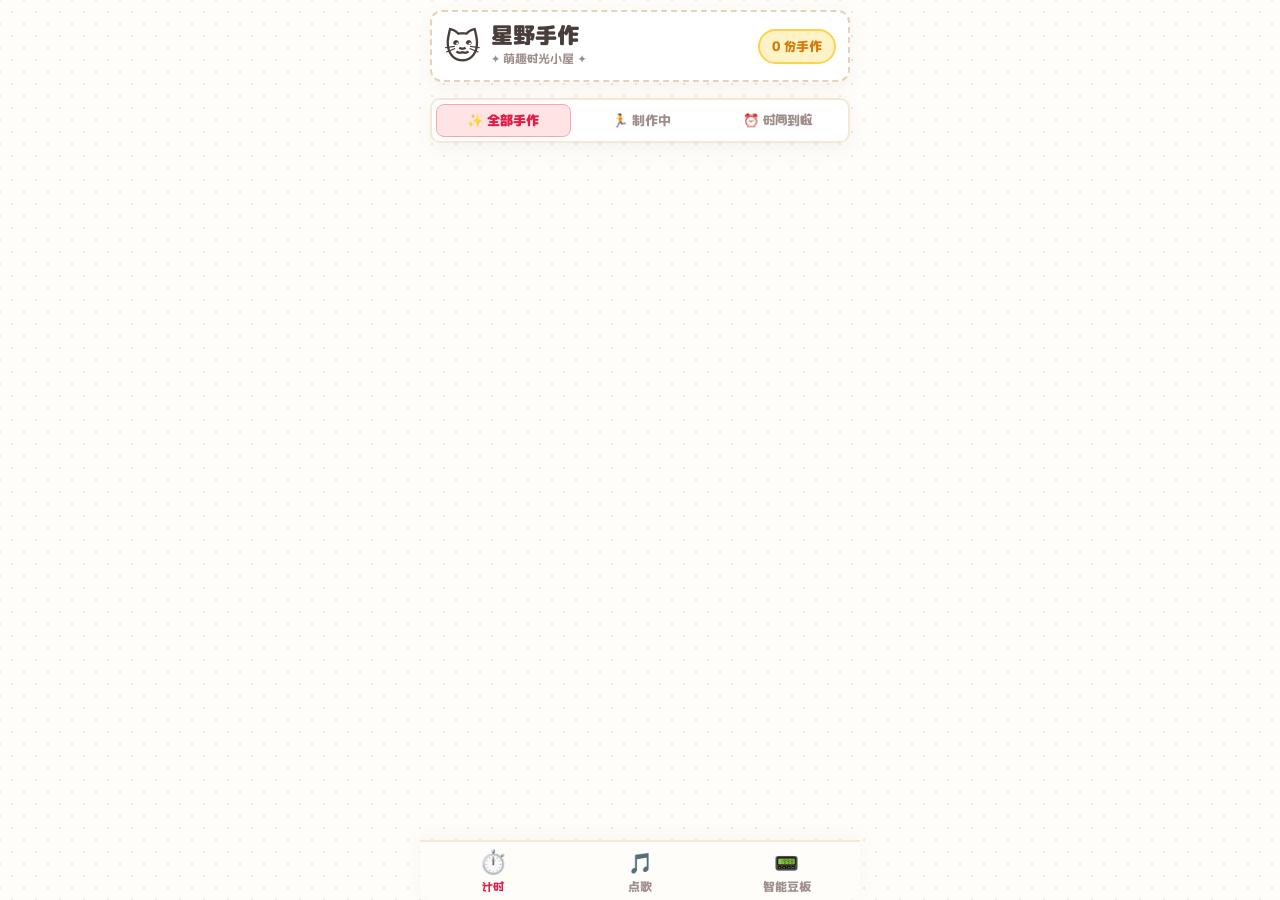
==== docs/index.html @ e1fd8eb0 "Expand Meting and NetEase fallback mirrors to 12 redundant endpoints with auto-timeout failover" ====
<!DOCTYPE html>
<html lang="zh-CN">
<head>
    <meta charset="UTF-8">
    <meta name="viewport" content="width=device-width, initial-scale=1.0, maximum-scale=1.0, user-scalable=no">
    <title>🌟 星野手作 | 萌趣时光小屋 🐱</title>
    <meta http-equiv="Cache-Control" content="no-cache, no-store, must-revalidate" />
    <meta http-equiv="Pragma" content="no-cache" />
    <meta http-equiv="Expires" content="0" />
    <link href="https://fonts.googleapis.com/css2?family=Comfortaa:wght@700&family=ZCOOL+KuaiLe&family=M+PLUS+Rounded+1c:wght@700;800;900&display=swap" rel="stylesheet">
    <style>
        :root {
            /* Warm Creamy Craft Palette */
            --bg-page: #FFFDF9;
            --bg-card: #FFFFFF;
            --border-craft: #F4E8D6;
            --border-dashed: #E6D2B8;
            
            --text-dark: #4A3E3D;
            --text-sub: #9E8E8C;
            
            --color-cream-yellow: #FEF3C7;
            --color-cream-yellow-border: #FCD34D;
            --color-yellow-text: #D97706;
            
            --color-mint-soft: #D1FAE5;
            --color-mint-border: #6EE7B7;
            --color-mint-text: #059669;
            
            --color-rose-soft: #FFE4E6;
            --color-rose-border: #FDA4AF;
            --color-rose-text: #E11D48;

            --color-blue-soft: #E0F2FE;
            --color-blue-text: #0284C7;
            
            --shadow-kawaii: 0 6px 16px rgba(158, 142, 140, 0.08);
            --shadow-hover: 0 10px 24px rgba(158, 142, 140, 0.15);
        }

        * {
            box-sizing: border-box;
            margin: 0;
            padding: 0;
            -webkit-tap-highlight-color: transparent;
        }

        body {
            /* Ultra-Cute Round Fonts */
            font-family: 'M PLUS Rounded 1c', 'Comfortaa', 'ZCOOL KuaiLe', system-ui, -apple-system, BlinkMacSystemFont, "PingFang SC", "Hiragino Sans GB", "Microsoft YaHei", sans-serif;
            background-color: var(--bg-page);
            background-image: 
                radial-gradient(#F3E5D8 1.5px, transparent 1.5px),
                radial-gradient(#F3E5D8 1.5px, #FFFDF9 1.5px);
            background-size: 24px 24px;
            background-position: 0 0, 12px 12px;
            color: var(--text-dark);
            min-height: 100vh;
            display: flex;
            justify-content: center;
        }

        .kawaii-workshop {
            width: 100%;
            max-width: 440px;
            min-height: 100vh;
            padding: 10px 10px;
            display: flex;
            flex-direction: column;
            gap: 8px;
        }

        /* Handmade Craft Header */
        .craft-header {
            background: #FFFFFF;
            border-radius: 12px;
            padding: 8px 12px;
            display: flex;
            justify-content: space-between;
            align-items: center;
            box-shadow: var(--shadow-kawaii);
            border: 2px dashed var(--border-dashed);
            position: relative;
        }

        .header-left {
            display: flex;
            align-items: center;
            gap: 10px;
        }

        .mascot-icon {
            font-size: 2.2rem;
            animation: cute-wobble 3s ease-in-out infinite;
        }

        @keyframes cute-wobble {
            0%, 100% { transform: rotate(-4deg); }
            50% { transform: rotate(4deg) scale(1.08); }
        }

        .shop-name {
            font-size: 1.35rem;
            font-weight: 900;
            color: var(--text-dark);
            line-height: 1.1;
            font-family: 'M PLUS Rounded 1c', 'ZCOOL KuaiLe', sans-serif;
        }

        .shop-slogan {
            font-size: 0.72rem;
            font-weight: 700;
            color: var(--text-sub);
            margin-top: 3px;
        }

        .hand-badge {
            background: var(--color-cream-yellow);
            border: 2px solid var(--color-cream-yellow-border);
            color: var(--color-yellow-text);
            padding: 6px 12px;
            border-radius: 18px;
            font-size: 0.8rem;
            font-weight: 800;
        }

        /* Announcement Section in Web (Normal non-force list) */
        .anno-board-area {
            display: flex;
            flex-direction: column;
            gap: 8px;
        }

        .anno-cute-card {
            background: #FFFFFF;
            border-radius: 10px;
            padding: 8px 12px;
            border: 1.5px solid #FCD34D;
            background: linear-gradient(180deg, #FFFFFF 0%, #FEFCE8 100%);
            box-shadow: var(--shadow-kawaii);
            position: relative;
        }

        .anno-card-head {
            display: flex;
            justify-content: space-between;
            align-items: center;
            margin-bottom: 4px;
        }

        .anno-card-title {
            font-size: 0.95rem;
            font-weight: 900;
            color: #D97706;
            display: flex;
            align-items: center;
            gap: 4px;
        }

        .anno-card-time {
            font-size: 0.65rem;
            color: #9E8E8C;
            font-family: 'Comfortaa', sans-serif;
        }

        .anno-card-content {
            font-size: 0.82rem;
            color: var(--text-dark);
            line-height: 1.4;
            white-space: pre-wrap;
        }

        /* Forced Announcement Modal Overlay */
        .force-modal-overlay {
            position: fixed;
            top: 0;
            left: 0;
            right: 0;
            bottom: 0;
            background: rgba(45, 35, 39, 0.7);
            backdrop-filter: blur(4px);
            z-index: 9999;
            display: flex;
            justify-content: center;
            align-items: center;
            padding: 20px;
        }

        .force-modal-box {
            background: #FFFFFF;
            width: 100%;
            max-width: 360px;
            border-radius: 26px;
            padding: 22px 20px;
            border: 4px solid #FDA4AF;
            box-shadow: 0 20px 40px rgba(0,0,0,0.25);
            display: flex;
            flex-direction: column;
            gap: 12px;
            text-align: center;
            animation: modal-bounce 0.4s cubic-bezier(0.175, 0.885, 0.32, 1.275);
        }

        @keyframes modal-bounce {
            0% { transform: scale(0.7); opacity: 0; }
            100% { transform: scale(1); opacity: 1; }
        }

        .force-modal-header {
            font-size: 1.2rem;
            font-weight: 900;
            color: #E11D48;
        }

        .force-modal-body {
            font-size: 0.92rem;
            color: var(--text-dark);
            line-height: 1.5;
            background: #FFF1F2;
            padding: 14px;
            border-radius: 16px;
            border: 2px dashed #FECDD3;
            text-align: left;
            white-space: pre-wrap;
        }

        .force-close-btn {
            background: #E11D48;
            color: #FFFFFF;
            border: none;
            outline: none;
            padding: 12px 0;
            border-radius: 18px;
            font-size: 0.95rem;
            font-weight: 900;
            font-family: inherit;
            cursor: pointer;
            box-shadow: 0 4px 12px rgba(225, 29, 72, 0.3);
            transition: all 0.2s;
        }

        .force-close-btn:disabled {
            background: #9CA3AF;
            box-shadow: none;
            cursor: not-allowed;
        }

        /* Cute Tabs Filter */
        .tabs-pill-bar {
            display: flex;
            background: #FFFFFF;
            padding: 4px;
            border-radius: 10px;
            box-shadow: var(--shadow-kawaii);
            border: 2px solid var(--border-craft);
            gap: 4px;
        }

        .tab-pill {
            flex: 1;
            background: transparent;
            border: none;
            outline: none;
            color: var(--text-sub);
            padding: 6px 0;
            font-size: 0.82rem;
            font-weight: 800;
            border-radius: 8px;
            cursor: pointer;
            transition: all 0.2s ease;
            font-family: inherit;
        }

        .tab-pill.active {
            background: #FFE4E6;
            color: #E11D48;
            border: 1.5px solid #FDA4AF;
            font-weight: 900;
        }

        /* Single Column Hand-crafted Card Grid */
        .card-grid {
            display: flex;
            flex-direction: column;
            gap: 14px;
            padding-bottom: 30px;
        }

        .cute-card {
            background: #FFFFFF;
            border-radius: 22px;
            padding: 14px 14px;
            display: flex;
            flex-direction: column;
            justify-content: space-between;
            gap: 10px;
            box-shadow: var(--shadow-kawaii);
            border: 3px solid var(--border-craft);
            position: relative;
            transition: transform 0.2s, box-shadow 0.2s;
        }

        .cute-card:hover {
            transform: translateY(-2px);
            box-shadow: var(--shadow-hover);
        }

        .cute-card.card-overdue-mode {
            border-color: var(--color-rose-border);
            background: linear-gradient(180deg, #FFFFFF 0%, #FFF5F5 100%);
            animation: soft-pulse 2s infinite alternate;
        }

        @keyframes soft-pulse {
            0% { border-color: #FDA4AF; }
            100% { border-color: #F43F5E; }
        }

        .card-head-bar {
            display: flex;
            justify-content: space-between;
            align-items: center;
        }

        .card-name-title {
            font-size: 1.08rem;
            font-weight: 800;
            color: var(--text-dark);
            white-space: nowrap;
            overflow: hidden;
            text-overflow: ellipsis;
            max-width: 240px;
        }

        .cute-tag {
            padding: 3px 8px;
            border-radius: 12px;
            font-size: 0.72rem;
            font-weight: 800;
            border: 1.5px solid transparent;
        }

        .tag-mint { background: var(--color-mint-soft); border-color: var(--color-mint-border); color: var(--color-mint-text); }
        .tag-amber { background: var(--color-cream-yellow); border-color: var(--color-cream-yellow-border); color: var(--color-yellow-text); }
        .tag-gray { background: #F3F4F6; border-color: #E5E7EB; color: #6B7280; }
        .tag-rose { background: var(--color-rose-soft); border-color: var(--color-rose-border); color: var(--color-rose-text); }

        .card-uid-sub {
            font-size: 0.68rem;
            color: var(--text-sub);
            margin-top: 1px;
            font-family: 'Comfortaa', monospace;
            font-weight: 700;
        }

        .card-row-1 {
            display: flex;
            justify-content: space-between;
            align-items: center;
        }

        .card-row-2 {
            display: flex;
            justify-content: space-between;
            align-items: center;
            font-size: 0.75rem;
            color: var(--text-sub);
            margin-top: 2px;
        }

        .clock-val-cute {
            font-size: 1.32rem;
            font-family: 'M PLUS Rounded 1c', 'Comfortaa', sans-serif;
            font-weight: 800;
            letter-spacing: -0.4px;
            line-height: 1.1;
            white-space: nowrap;
            display: inline-block;
        }

        .clock-val-cute.text-mint { color: var(--color-mint-text); }
        .clock-val-cute.text-amber { color: var(--color-yellow-text); }
        .clock-val-cute.text-rose { color: var(--color-rose-text); }

        .overdue-mini-alert {
            color: var(--color-rose-text);
            background: var(--color-rose-soft);
            border: 1px solid var(--color-rose-border);
            padding: 1px 6px;
            border-radius: 8px;
            font-size: 0.72rem;
            font-weight: 800;
        }

        .progress-candy-bg {
            height: 3px;
            background: rgba(0, 0, 0, 0.06);
            border-radius: 1.5px;
            overflow: hidden;
            margin-top: 8px;
            margin-bottom: 2px;
        }

        .progress-candy-fill {
            height: 100%;
            background: #10B981;
            border-radius: 1.5px;
            transition: width 0.5s ease-out;
        }

        .empty-cute-box {
            grid-column: span 2;
            text-align: center;
            padding: 50px 10px;
            background: #FFFFFF;
            border-radius: 24px;
            box-shadow: var(--shadow-kawaii);
            border: 3px dashed var(--border-dashed);
            color: var(--text-sub);
        }

        .empty-mascot {
            font-size: 3rem;
            margin-bottom: 8px;
        }

        /* Telegram Styled Bottom Nav */
        .bottom-nav {
            position: fixed;
            bottom: 0;
            left: 50%;
            transform: translateX(-50%);
            width: 100%;
            max-width: 440px;
            height: 60px;
            background: rgba(255, 253, 249, 0.96);
            backdrop-filter: blur(10px);
            -webkit-backdrop-filter: blur(10px);
            border-top: 2px solid var(--border-craft);
            display: flex;
            justify-content: space-around;
            align-items: center;
            z-index: 9999;
            box-shadow: 0 -4px 16px rgba(158, 142, 140, 0.06);
            border-bottom-left-radius: 12px;
            border-bottom-right-radius: 12px;
        }

        .nav-item {
            flex: 1;
            height: 100%;
            background: transparent;
            border: none;
            outline: none;
            display: flex;
            flex-direction: column;
            justify-content: center;
            align-items: center;
            gap: 2px;
            color: var(--text-sub);
            cursor: pointer;
            transition: all 0.2s;
            font-family: inherit;
        }

        .nav-item-icon {
            font-size: 1.25rem;
            transition: transform 0.2s;
        }

        .nav-item-text {
            font-size: 0.72rem;
            font-weight: 800;
        }

        .nav-item.active {
            color: #E11D48;
        }

        .nav-item.active .nav-item-icon {
            transform: scale(1.15) translateY(-1px);
        }

        .tab-section {
            display: flex;
            flex-direction: column;
            gap: 8px;
        }

        .alarm-btn {
            background: #FFE4E6;
            border: 1px solid #FDA4AF;
            color: #E11D48;
            border-radius: 6px;
            padding: 2px 6px;
            font-size: 0.7rem;
            font-weight: 800;
            cursor: pointer;
            transition: all 0.2s;
            display: inline-flex;
            align-items: center;
            line-height: 1;
            margin-left: 6px;
        }

        .alarm-btn:hover {
            background: #FECDD3;
            transform: scale(1.05);
        }

        .alarm-btn:active {
            transform: scale(0.95);
        }

        /* Music Form Styles */
        .music-card {
            background: #FFFFFF;
            border-radius: 12px;
            border: 2px solid var(--border-craft);
            box-shadow: var(--shadow-kawaii);
            padding: 16px 14px;
            display: flex;
            flex-direction: column;
            gap: 11px;
        }

        .music-head {
            text-align: center;
            border-bottom: 1.5px dashed var(--border-dashed);
            padding-bottom: 8px;
        }

        .music-head-title {
            font-size: 1.12rem;
            font-weight: 900;
            color: var(--text-dark);
            display: flex;
            align-items: center;
            justify-content: center;
            gap: 6px;
        }

        .music-head-subtitle {
            font-size: 0.75rem;
            color: var(--text-sub);
            margin-top: 2px;
            font-weight: 700;
        }

        .form-group {
            display: flex;
            flex-direction: column;
            gap: 4px;
        }

        .form-label {
            font-size: 0.78rem;
            font-weight: 800;
            color: var(--text-dark);
            display: flex;
            align-items: center;
            gap: 4px;
        }

        .form-label-req {
            color: #E11D48;
            font-size: 0.72rem;
        }

        .form-input, .form-textarea {
            width: 100%;
            background: #FDFBF7;
            border: 1.5px solid var(--border-craft);
            border-radius: 8px;
            padding: 8px 10px;
            font-size: 0.82rem;
            font-family: inherit;
            color: var(--text-dark);
            box-sizing: border-box;
            transition: all 0.2s;
        }

        .form-input:focus, .form-textarea:focus {
            outline: none;
            border-color: #FDA4AF;
            background: #FFFFFF;
            box-shadow: 0 0 0 3px rgba(253, 164, 175, 0.2);
        }

        .quick-tags-wrap {
            display: flex;
            flex-wrap: wrap;
            gap: 5px;
            margin-top: 2px;
        }

        .quick-tag-pill {
            background: #FEF3C7;
            border: 1px solid #FCD34D;
            color: #D97706;
            padding: 3px 8px;
            border-radius: 6px;
            font-size: 0.7rem;
            font-weight: 800;
            cursor: pointer;
            transition: all 0.2s;
            user-select: none;
        }

        .quick-tag-pill:hover {
            background: #FDE68A;
            transform: scale(1.04);
        }

        .music-submit-btn {
            background: linear-gradient(135deg, #FF6B8B, #FF8E9F);
            border: none;
            color: #FFFFFF;
            font-size: 0.92rem;
            font-weight: 900;
            padding: 12px;
            border-radius: 10px;
            cursor: pointer;
            box-shadow: 0 4px 12px rgba(255, 107, 139, 0.25);
            transition: all 0.2s;
            display: flex;
            align-items: center;
            justify-content: center;
            gap: 6px;
            margin-top: 4px;
            font-family: inherit;
        }

        .music-submit-btn:hover:not(:disabled) {
            transform: translateY(-2px);
            box-shadow: 0 6px 16px rgba(255, 107, 139, 0.35);
        }

        .music-submit-btn:active:not(:disabled) {
            transform: translateY(1px);
        }

        .music-submit-btn:disabled {
            background: #D1D5DB;
            box-shadow: none;
            cursor: not-allowed;
            color: #9CA3AF;
        }

        .music-tip-box {
            background: #F0FDF4;
            border: 1px dashed #86EFAC;
            border-radius: 8px;
            padding: 8px 10px;
            font-size: 0.72rem;
            color: #15803D;
            line-height: 1.4;
            display: flex;
            align-items: flex-start;
            gap: 6px;
        }

        .music-feedback-toast {
            display: none;
            background: #FFF1F2;
            border: 1.5px solid #FDA4AF;
            border-radius: 8px;
            padding: 10px 12px;
            color: #BE123C;
            font-size: 0.8rem;
            font-weight: 800;
            text-align: center;
            animation: fadeIn 0.3s ease;
        }

        /* NetEase Search & Playlist Styles */
        .music-search-bar-wrap {
            display: flex;
            gap: 6px;
            margin-top: 4px;
        }

        .music-search-input {
            flex: 1;
            background: #FDFBF7;
            border: 1.5px solid var(--border-craft);
            border-radius: 8px;
            padding: 8px 10px;
            font-size: 0.8rem;
            font-family: inherit;
            color: var(--text-dark);
            outline: none;
            box-sizing: border-box;
            transition: all 0.2s;
        }

        .music-search-input:focus {
            border-color: #FDA4AF;
            background: #FFFFFF;
            box-shadow: 0 0 0 3px rgba(253, 164, 175, 0.2);
        }

        .music-search-btn {
            background: #FFE4E6;
            border: 1.5px solid #FDA4AF;
            color: #E11D48;
            border-radius: 8px;
            padding: 0 12px;
            font-size: 0.78rem;
            font-weight: 800;
            cursor: pointer;
            transition: all 0.2s;
            white-space: nowrap;
            font-family: inherit;
        }

        .music-search-btn:hover {
            background: #FECDD3;
            transform: scale(1.03);
        }

        .music-playlist-pills {
            display: flex;
            flex-wrap: wrap;
            gap: 5px;
            margin-top: 4px;
        }

        .playlist-pill {
            background: #EFF6FF;
            border: 1px solid #BFDBFE;
            color: #2563EB;
            padding: 3px 8px;
            border-radius: 6px;
            font-size: 0.68rem;
            font-weight: 800;
            cursor: pointer;
            transition: all 0.2s;
            user-select: none;
        }

        .playlist-pill:hover, .playlist-pill.active {
            background: #DBEAFE;
            border-color: #93C5FD;
            transform: scale(1.04);
        }

        .music-list-wrap {
            max-height: 220px;
            overflow-y: auto;
            border: 1.5px solid var(--border-craft);
            border-radius: 10px;
            background: #FFFDF9;
            padding: 5px;
            display: flex;
            flex-direction: column;
            gap: 4px;
            margin-top: 4px;
        }

        .music-list-wrap::-webkit-scrollbar {
            width: 4px;
        }
        .music-list-wrap::-webkit-scrollbar-thumb {
            background: #FDA4AF;
            border-radius: 4px;
        }

        .music-item-row {
            display: flex;
            align-items: center;
            justify-content: space-between;
            gap: 8px;
            padding: 6px 8px;
            background: #FFFFFF;
            border-radius: 8px;
            border: 1px solid rgba(0,0,0,0.04);
            transition: all 0.2s;
        }

        .music-item-row:hover {
            background: #FFF5F5;
            border-color: #FECDD3;
        }

        .music-item-left {
            display: flex;
            align-items: center;
            gap: 8px;
            overflow: hidden;
            flex: 1;
        }

        .music-item-pic {
            width: 34px;
            height: 34px;
            border-radius: 6px;
            object-fit: cover;
            background: #FFE4E6;
            flex-shrink: 0;
        }

        .music-item-meta {
            display: flex;
            flex-direction: column;
            overflow: hidden;
            gap: 1px;
        }

        .music-item-name {
            font-size: 0.78rem;
            font-weight: 800;
            color: var(--text-dark);
            white-space: nowrap;
            overflow: hidden;
            text-overflow: ellipsis;
        }

        .music-item-artist {
            font-size: 0.68rem;
            color: var(--text-sub);
            white-space: nowrap;
            overflow: hidden;
            text-overflow: ellipsis;
        }

        .music-pick-btn {
            background: #FFF1F2;
            border: 1px solid #FDA4AF;
            color: #E11D48;
            padding: 4px 8px;
            border-radius: 6px;
            font-size: 0.68rem;
            font-weight: 800;
            cursor: pointer;
            flex-shrink: 0;
            transition: all 0.2s;
        }

        .music-pick-btn:hover {
            background: #FF6B8B;
            color: #FFFFFF;
            border-color: #FF6B8B;
            transform: scale(1.05);
        }

        .selected-song-banner {
            background: #FFF1F2;
            border: 1.5px solid #FDA4AF;
            border-radius: 8px;
            padding: 8px 10px;
            display: flex;
            align-items: center;
            justify-content: space-between;
            gap: 8px;
        }

        .selected-song-info {
            display: flex;
            flex-direction: column;
            overflow: hidden;
        }

        .selected-song-title {
            font-size: 0.82rem;
            font-weight: 900;
            color: #BE123C;
            white-space: nowrap;
            overflow: hidden;
            text-overflow: ellipsis;
        }

        .selected-song-artist {
            font-size: 0.7rem;
            color: #E11D48;
        }
    </style>
</head>
<body>
    <div class="kawaii-workshop" style="padding-bottom: 75px;">
        <!-- Craft Header -->
        <header class="craft-header">
            <div class="header-left">
                <span class="mascot-icon">🐱</span>
                <div>
                    <h1 class="shop-name">星野手作</h1>
                    <p class="shop-slogan">✦ 萌趣时光小屋 ✦</p>
                </div>
            </div>
            <div class="hand-badge" id="cardCounter">0 份手作</div>
        </header>

        <!-- Section 1: Timer Content -->
        <section id="sec-timer" class="tab-section">
            <!-- Announcement Board Container -->
            <div class="anno-board-area" id="annoBoardArea">
                <!-- Dynamic announcements -->
            </div>

            <!-- Cute Filter Tabs -->
            <nav class="tabs-pill-bar">
                <button type="button" class="tab-pill active" data-filter="all">✨ 全部手作</button>
                <button type="button" class="tab-pill" data-filter="running">🏃 制作中</button>
                <button type="button" class="tab-pill" data-filter="expired">⏰ 时间到啦</button>
            </nav>

            <!-- Dual Column Cards Grid -->
            <main class="card-grid" id="cardsGrid">
                <!-- Dynamic Cute Cards -->
            </main>
        </section>

        <!-- Section 2: Song Content -->
        <section id="sec-music" class="tab-section" style="display: none;">
            <div class="music-card">
                <div class="music-head">
                    <div class="music-head-title">
                        <span>🎵</span>
                        <span>星野萌趣点歌台</span>
                        <span>🐱</span>
                    </div>
                    <p class="music-head-subtitle">连接网易云曲库 · 选一首心仪的旋律陪伴手作时光</p>
                </div>

                <div id="musicToast" class="music-feedback-toast"></div>

                <!-- NetEase Search / Playlist Input -->
                <div class="form-group">
                    <label class="form-label" for="musicSearchInput">
                        <span>🔍 网易云曲库搜索 / 歌单导入</span>
                    </label>
                    <div class="music-search-bar-wrap">
                        <input type="text" id="musicSearchInput" class="music-search-input" placeholder="输入歌名/歌手，或粘贴网易云歌单链接/ID" onkeydown="if(event.key==='Enter') searchNetEaseMusic()" />
                        <button type="button" class="music-search-btn" onclick="searchNetEaseMusic()">🔍 搜索/导入</button>
                    </div>
                </div>

                <!-- Preset Playlists -->
                <div class="form-group">
                    <label class="form-label">✨ 精选网易云歌单推荐：</label>
                    <div class="music-playlist-pills">
                        <span class="playlist-pill active" id="pill-3778678" onclick="loadNetEasePlaylist('3778678', this)">🔥 热歌榜</span>
                        <span class="playlist-pill" id="pill-2829883282" onclick="loadNetEasePlaylist('2829883282', this)">☕ 治愈手作慢调</span>
                        <span class="playlist-pill" id="pill-505964270" onclick="loadNetEasePlaylist('505964270', this)">🌻 宫崎骏原声</span>
                        <span class="playlist-pill" id="pill-3779629" onclick="loadNetEasePlaylist('3779629', this)">🌸 经典暖心榜</span>
                    </div>
                </div>

                <!-- Song Selection List -->
                <div class="form-group">
                    <label class="form-label" id="musicListLabel">📜 网易云推荐曲目 (点击即可一键点歌)：</label>
                    <div class="music-list-wrap" id="musicSearchResultArea">
                        <div style="text-align: center; padding: 20px; color: var(--text-sub); font-size: 0.78rem;">
                            <span>⏳ 正在加载网易云热歌榜...</span>
                        </div>
                    </div>
                </div>

                <!-- Selected Song Indicator & Quick Submit -->
                <div id="selectedSongBox" style="display: none;">
                    <div class="selected-song-banner">
                        <div class="selected-song-info">
                            <div class="selected-song-title" id="dispSelectedSong">🎵 已选歌曲：--</div>
                            <div class="selected-song-artist" id="dispSelectedArtist">🎤 歌手：--</div>
                        </div>
                        <button type="button" id="btnSubmitSong" class="music-submit-btn" style="margin-top: 0; padding: 6px 14px; font-size: 0.8rem;" onclick="submitSongRequest()">
                            <span id="btnSubmitSongText">立即点歌 🐾</span>
                        </button>
                    </div>
                </div>

                <!-- Hidden inputs holding selected song -->
                <input type="hidden" id="musicSongId" />
                <input type="hidden" id="musicSongName" />
                <input type="hidden" id="musicArtist" />

                <!-- Tip Box -->
                <div class="music-tip-box">
                    <span>💡</span>
                    <span>点歌须知：新点的歌曲会自动加入播放队列，当前歌曲播放完毕后将依次为您播放~</span>
                </div>
            </div>
        </section>

        <!-- Section 3: LED Content -->
        <section id="sec-led" class="tab-section" style="display: none;">
            <div class="led-download-card" style="text-align: center; padding: 30px 20px; background: #FFFFFF; border-radius: 12px; border: 2.5px dashed var(--border-dashed); margin-top: 10px; display: flex; flex-direction: column; align-items: center; gap: 16px;">
                <div style="font-size: 3rem; animation: cute-wobble 3s ease-in-out infinite; display: inline-block;">📟</div>
                <h2 style="font-weight: 800; font-size: 1.15rem; color: var(--text-dark);">智能豆板 App</h2>
                <p style="font-size: 0.8rem; color: var(--text-sub); line-height: 1.5; max-width: 280px; margin-bottom: 6px;">
                    扫描下方二维码下载「智能豆板」App，随时随地开启你的智能设备之旅！
                </p>
                
                <!-- QR Code wrapper with soft shadow and clean border -->
                <div style="background: #FFFFFF; padding: 10px; border-radius: 12px; border: 2px solid var(--border-craft); box-shadow: var(--shadow-kawaii); width: 176px; height: 176px; display: flex; justify-content: center; align-items: center;">
                    <img src="https://api.qrserver.com/v1/create-qr-code/?size=156x156&data=https%3A%2F%2Fapp.iledshow.cn%2Fappversion%2Fdownload%3Fpackage%3Dcom.led.pixdou" alt="智能豆板下载二维码" style="width: 156px; height: 156px; display: block; border-radius: 6px;" />
                </div>

                <!-- Direct Download link button -->
                <a href="https://app.iledshow.cn/appversion/download?package=com.led.pixdou" target="_blank" style="text-decoration: none; background: #FFE4E6; border: 2px solid #FDA4AF; color: #E11D48; padding: 8px 20px; border-radius: 14px; font-size: 0.85rem; font-weight: 800; box-shadow: var(--shadow-kawaii); transition: transform 0.2s;" onmouseover="this.style.transform='scale(1.05)'" onmouseout="this.style.transform='scale(1)'">
                    📥 直接点击下载
                </a>
            </div>
        </section>

        <!-- Bottom Navigation Bar -->
        <nav class="bottom-nav">
            <button type="button" class="nav-item active" onclick="switchTab('sec-timer', this)">
                <span class="nav-item-icon">⏱️</span>
                <span class="nav-item-text">计时</span>
            </button>
            <button type="button" class="nav-item" onclick="switchTab('sec-music', this)">
                <span class="nav-item-icon">🎵</span>
                <span class="nav-item-text">点歌</span>
            </button>
            <button type="button" class="nav-item" onclick="switchTab('sec-led', this)">
                <span class="nav-item-icon">📟</span>
                <span class="nav-item-text">智能豆板</span>
            </button>
        </nav>
    </div>

    <!-- Forced Announcement Modal -->
    <div class="force-modal-overlay" id="forceAnnoModal" style="display: none;">
        <div class="force-modal-box">
            <div class="force-modal-header" id="forceModalTitle">📢 重要公告</div>
            <div class="force-modal-body" id="forceModalContent">...</div>
            <button type="button" class="force-close-btn" id="forceCloseBtn" disabled>阅读倒计时 (3s)</button>
        </div>
    </div>

    <script>
        function switchTab(tabId, clickedBtn) {
            // Hide all tab sections
            document.querySelectorAll('.tab-section').forEach(sec => {
                sec.style.display = 'none';
            });
            // Show target section
            document.getElementById(tabId).style.display = 'flex';

            // Update bottom nav active state
            document.querySelectorAll('.nav-item').forEach(item => {
                item.classList.remove('active');
            });
            clickedBtn.classList.add('active');
        }

        function parseUtcDate(utcStr) {
            if (!utcStr) return null;
            let d = new Date(utcStr);
            if (!isNaN(d.getTime())) return d.getTime();
            try {
                let clean = utcStr.replace('T', ' ').replace('Z', ' UTC');
                d = new Date(clean);
                if (!isNaN(d.getTime())) return d.getTime();
            } catch (e) {}
            return null;
        }

        function addSystemAlarm(endMs, cardName) {
            const ua = navigator.userAgent.toLowerCase();
            const isAndroid = ua.indexOf('android') > -1;
            const isIos = /ipad|iphone|ipod/.test(ua) || (navigator.platform === 'MacIntel' && navigator.maxTouchPoints > 1);
            const isWeChat = ua.indexOf('micromessenger') > -1;

            if (isWeChat) {
                alert('💬 微信限制：\n由于微信内置浏览器的安全屏蔽，直接点击网页无法唤起外部应用。请点击右上角「···」选择「在浏览器中打开」，即可正常一键添加闹钟预设哦！');
                return;
            }

            if (isAndroid) {
                if (!endMs || isNaN(endMs)) {
                    alert('无法获取该卡片的到期时间，无法设置闹钟。');
                    return;
                }
                const date = new Date(endMs);
                const hour = date.getHours();
                const minutes = date.getMinutes();
                
                // Construct standard Android Intent URI with intent:// scheme, end marker and correct types
                const intentUri = `intent://#Intent;action=android.intent.action.SET_ALARM;i.android.intent.extra.alarm.HOUR=${hour};i.android.intent.extra.alarm.MINUTES=${minutes};S.android.intent.extra.alarm.MESSAGE=${encodeURIComponent(cardName + '到期提醒')};B.android.intent.extra.alarm.SKIP_UI=false;end`;
                
                try {
                    window.location.href = intentUri;
                } catch (e) {
                    alert('唤起系统闹钟失败，请手动在手机中设置。');
                }
            } else if (isIos) {
                alert('🍎 苹果系统限制：\niOS 系统出于安全沙盒保护，不支持网页端直接拉起时钟添加闹钟，请您手动在系统【时钟】应用中预设闹钟提醒哦。');
            } else {
                alert('提示：当前平台不支持网页端直接拉起时钟，仅支持在安卓手机端拉起系统闹钟，请您手动在系统时钟中添加提醒。');
            }
        }

        let currentFilter = 'all';
        let cachedCardsData = [];
        let cachedAnnouncements = [];
        let forceShownMap = new Set();

        const FIXED_GIST_ID = "6582c66b24bad75381f70abdae62e81b";
        
        // Pure CDN URLs
        const RAW_GIST_CARDS = `https://gist.githubusercontent.com/raw/${FIXED_GIST_ID}/cards_data.json`;
        const RAW_GIST_ANNOS = `https://gist.githubusercontent.com/raw/${FIXED_GIST_ID}/announcements.json`;

        document.addEventListener('DOMContentLoaded', () => {
            const tabPills = document.querySelectorAll('.tab-pill');
            tabPills.forEach(btn => {
                btn.addEventListener('click', (e) => {
                    tabPills.forEach(b => b.classList.remove('active'));
                    const target = e.currentTarget;
                    target.classList.add('active');
                    currentFilter = target.getAttribute('data-filter') || 'all';
                    renderDashboard(cachedCardsData);
                });
            });

            fetchAllFromCDN();
            setInterval(fetchAllFromCDN, 4000);  // Poll Raw CDN every 4s
            setInterval(tickLocalTimers, 1000);   // Tick UI timer every 1s
        });

        async function fetchAllFromCDN() {
            try {
                const [cardsRes, annosRes] = await Promise.all([
                    fetch(`${RAW_GIST_CARDS}?t=${Date.now()}`).catch(() => null),
                    fetch(`${RAW_GIST_ANNOS}?t=${Date.now()}`).catch(() => null)
                ]);

                if (cardsRes && cardsRes.ok) {
                    const cardsText = await cardsRes.text();
                    if (cardsText) {
                        try { cachedCardsData = JSON.parse(cardsText); } catch (e) {}
                    }
                    renderDashboard(cachedCardsData);
                }

                if (annosRes && annosRes.ok) {
                    const annosText = await annosRes.text();
                    if (annosText) {
                        try { cachedAnnouncements = JSON.parse(annosText); } catch (e) {}
                    }
                    renderAnnouncements(cachedAnnouncements);
                }
            } catch (err) {
                console.error('Failed to fetch CDN data:', err);
            }
        }

        function renderAnnouncements(annos) {
            if (!Array.isArray(annos) || annos.length === 0) {
                document.getElementById('annoBoardArea').innerHTML = '';
                return;
            }

            const forcedAnnos = annos.filter(a => a.isForce);

            // Render ALL announcements on board
            const board = document.getElementById('annoBoardArea');
            board.innerHTML = annos.map(a => `
                <div class="anno-cute-card">
                    <div class="anno-card-head">
                        <span class="anno-card-title">${a.isForce ? '🚨 [重要提醒]' : '📢'} ${escapeHtml(a.title)}</span>
                        <span class="anno-card-time">${formatAnnoTime(a.publishTimeUtc)}</span>
                    </div>
                    <div class="anno-card-content">${escapeHtml(a.content)}</div>
                </div>
            `).join('');

            // Handle forced popup (Show latest forced announcement if not popped yet)
            if (forcedAnnos.length > 0) {
                const latestForce = forcedAnnos[0];
                if (!forceShownMap.has(latestForce.id)) {
                    showForceModal(latestForce);
                }
            }
        }

        function showForceModal(anno) {
            forceShownMap.add(anno.id);
            const modal = document.getElementById('forceAnnoModal');
            const titleEl = document.getElementById('forceModalTitle');
            const contentEl = document.getElementById('forceModalContent');
            const btn = document.getElementById('forceCloseBtn');

            titleEl.textContent = `📢 ${anno.title}`;
            contentEl.textContent = anno.content;
            btn.disabled = true;

            modal.style.display = 'flex';

            let count = 3;
            btn.textContent = `阅读倒计时 (${count}s)`;

            const timer = setInterval(() => {
                count--;
                if (count > 0) {
                    btn.textContent = `阅读倒计时 (${count}s)`;
                } else {
                    clearInterval(timer);
                    btn.disabled = false;
                    btn.textContent = `知晓并关闭`;
                    btn.onclick = () => {
                        modal.style.display = 'none';
                    };
                }
            }, 1000);
        }

        function formatAnnoTime(utcStr) {
            if (!utcStr) return '';
            const date = new Date(utcStr);
            if (isNaN(date.getTime())) return utcStr;
            const pad = n => n.toString().padStart(2, '0');
            return `${pad(date.getMonth() + 1)}/${pad(date.getDate())} ${pad(date.getHours())}:${pad(date.getMinutes())}`;
        }

        function tickLocalTimers() {
            if (cachedCardsData.length > 0) {
                renderDashboard(cachedCardsData);
            }
        }

        function computeCardsState(cards) {
            if (!Array.isArray(cards)) return [];
            const now = Date.now();

            return cards.map(c => {
                let remaining = c.savedRemainingSeconds || 0;
                let status = c.status; // 0: Unused/Stopped, 1: Running, 2: Paused, 3: Expired

                let startTimeStr = "--:--";
                let endTimeStr = "--:--";

                if (c.startTimeUtc) {
                    const startMs = new Date(c.startTimeUtc).getTime();
                    startTimeStr = formatClockTime(startMs);

                    if (c.targetDurationSeconds > 0) {
                        const endMs = startMs + (c.targetDurationSeconds * 1000);
                        endTimeStr = formatClockTime(endMs);
                    }

                    if (status === 1) {
                        const elapsed = (now - startMs) / 1000;
                        remaining = (c.savedRemainingSeconds || 0) - elapsed;
                        if (remaining <= 0) {
                            status = 3; // Expired
                        }
                    }
                }

                const isOverdue = remaining < 0 && (status === 1 || status === 3);
                const overdueSeconds = isOverdue ? Math.abs(remaining) : 0;

                return {
                    ...c,
                    status,
                    remainingSeconds: remaining,
                    overdueSeconds,
                    isOverdue,
                    startTimeStr,
                    endTimeStr
                };
            });
        }

        function formatClockTime(timestampMs) {
            if (!timestampMs || isNaN(timestampMs)) return "--:--";
            const date = new Date(timestampMs);
            const pad = n => n.toString().padStart(2, '0');
            return `${pad(date.getHours())}:${pad(date.getMinutes())}`;
        }

        function formatTime(totalSeconds) {
            const isNegative = totalSeconds < 0;
            const absSeconds = Math.abs(Math.floor(totalSeconds));
            
            const h = Math.floor(absSeconds / 3600);
            const m = Math.floor((absSeconds % 3600) / 60);
            const s = absSeconds % 60;

            let parts = [];
            if (h > 0) parts.push(`${h}小时`);
            if (m > 0 || h > 0) parts.push(`${m}分钟`);
            parts.push(`${s}秒`);
            let str = parts.join('');
            
            return isNegative ? `-${str}` : str;
        }

        function renderDashboard(rawCards) {
            const allCards = computeCardsState(rawCards);

            // Filter out status === 0 (Unused cards) from Web display
            const activeWebCards = allCards.filter(c => c.status !== 0);

            document.getElementById('cardCounter').textContent = `${activeWebCards.length} 份手作`;

            const filtered = activeWebCards.filter(c => {
                if (currentFilter === 'running') return c.status === 1 && !c.isOverdue;
                if (currentFilter === 'expired') return c.isOverdue || c.status === 3;
                return true;
            });

            // Sort: Overdue cards first!
            filtered.sort((a, b) => {
                const aOverdue = a.isOverdue || a.status === 3;
                const bOverdue = b.isOverdue || b.status === 3;
                if (aOverdue && !bOverdue) return -1;
                if (!aOverdue && bOverdue) return 1;
                if (a.status === 1 && b.status !== 1) return -1;
                if (a.status !== 1 && b.status === 1) return 1;
                return a.cardId.localeCompare(b.cardId);
            });

            const grid = document.getElementById('cardsGrid');
            if (filtered.length === 0) {
                grid.innerHTML = `
                    <div class="empty-cute-box">
                        <div class="empty-mascot">🐾</div>
                        <p>暂无制作中的手作哦~<br>快去手机端刷卡开始吧！✨</p>
                    </div>
                `;
                return;
            }

            grid.innerHTML = filtered.map(card => {
                let isExpiredMode = card.isOverdue || card.status === 3;
                let tagClass = 'tag-gray';
                let statusText = '🌸 准备中';
                let timeColorClass = '';

                if (isExpiredMode) {
                    tagClass = 'tag-rose';
                    statusText = '⏰ 时间到';
                    timeColorClass = 'text-rose';
                } else if (card.status === 1) {
                    tagClass = 'tag-mint';
                    statusText = '🏃 制作中';
                    timeColorClass = 'text-mint';
                } else if (card.status === 2) {
                    tagClass = 'tag-amber';
                    statusText = '🍵 憩息中';
                    timeColorClass = 'text-amber';
                }

                const remainingSec = card.remainingSeconds;
                const targetSec = card.targetDurationSeconds;
                let pct = 100;
                if (targetSec > 0) {
                    pct = Math.max(0, Math.min(100, (remainingSec / targetSec) * 100));
                }

                return `
                    <div class="cute-card ${isExpiredMode ? 'card-overdue-mode' : ''}">
                        <!-- Row 1: Title + Tag on Left, Timer on Right -->
                        <div class="card-row-1">
                            <div style="display: flex; align-items: center; gap: 8px;">
                                <span class="card-name-title" title="${escapeHtml(card.name)}">${escapeHtml(card.name)}</span>
                                <span class="cute-tag ${tagClass}">${statusText}</span>
                            </div>
                            <div class="clock-val-cute ${timeColorClass}">
                                ${isExpiredMode ? '0秒' : formatTime(remainingSec)}
                            </div>
                        </div>

                        <!-- Row 2: Timestamps, Overdue Mini Alert & Alarm Button -->
                        <div class="card-row-2" style="justify-content: flex-start; gap: 8px;">
                            <span class="stamp-val-text">${card.startTimeStr} → ${card.endTimeStr}</span>
                            ${isExpiredMode ? `<span class="overdue-mini-alert">🚨 超时 ${formatTime(card.overdueSeconds)}</span>` : ''}
                            ${card.status === 1 && card.startTimeUtc ? `
                                <button type="button" class="alarm-btn" onclick="addSystemAlarm(parseUtcDate('${card.startTimeUtc}') + (${card.targetDurationSeconds * 1000}), '${escapeHtml(card.name)}')">⏰ 设闹钟</button>
                            ` : ''}
                        </div>

                        <!-- Progress Bar at bottom -->
                        <div class="progress-candy-bg">
                            <div class="progress-candy-fill" style="width: ${isExpiredMode ? 0 : pct}%; ${card.status === 2 ? 'background: #FCD34D' : ''}"></div>
                        </div>
                    </div>
                `;
            }).join('');

            // Dynamically adjust font size to prevent overflow or wrapping
            document.querySelectorAll('.clock-val-cute').forEach(el => {
                adjustFontSize(el);
            });
        }

        function adjustFontSize(element) {
            let fontSize = 1.32; // Start size in rem (aligned with CSS)
            element.style.fontSize = fontSize + 'rem';
            const parent = element.parentElement;
            if (!parent) return;
            const maxAllowedWidth = parent.clientWidth - 12; // 6px safety padding on each side
            while (element.scrollWidth > maxAllowedWidth && fontSize > 0.7) {
                fontSize -= 0.05;
                element.style.fontSize = fontSize.toFixed(2) + 'rem';
            }
        }

        function escapeHtml(str) {
            if (!str) return '';
            return str.replace(/[&<>"']/g, function(m) {
                return { '&': '&amp;', '<': '&lt;', '>': '&gt;', '"': '&quot;', "'": '&#039;' }[m];
            });
        }

        // NetEase Music Integration
        let currentLoadedSongs = [];

        const METING_MIRRORS = [
            // 1. 高速主力 Meting 镜像源 (Xiaoguan)
            (type, id) => `https://met.api.xiaoguan.fit/api?server=netease&type=${type}&id=${id}`,
            // 2. 稳定公用 Meting 镜像源 (Liiiu)
            (type, id) => `https://met.liiiu.cn/meting/api?server=netease&type=${type}&id=${id}`,
            // 3. 备用 Meting 镜像源 (243542)
            (type, id) => `https://meting-api.243542.xyz/api?server=netease&type=${type}&id=${id}`,
            // 4. 老牌 Meting 节点 (Injahow)
            (type, id) => `https://api.injahow.cn/meting/?type=${type}&id=${id}`,
            // 5. 老牌 Meting 节点备用路由 (Injahow Server Mode)
            (type, id) => `https://api.injahow.cn/meting/?server=netease&type=${type}&id=${id}`,
            // 6. 官方衍生公用节点 (I-Meto)
            (type, id) => `https://api.i-meto.com/meting/api?server=netease&type=${type}&id=${id}`,
            // 7. 社区 Meting 节点 (XF1433)
            (type, id) => `https://music.xf1433.com/api/?server=netease&type=${type}&id=${id}`,
            // 8. 网易云直通代理 1 (AllOrigins Raw)
            (type, id) => `https://api.allorigins.win/raw?url=${encodeURIComponent(type === 'playlist' ? `https://music.163.com/api/v1/playlist/detail?id=${id}` : `https://music.163.com/api/song/detail/?id=${id}&ids=[${id}]`)}`,
            // 9. 网易云直通代理 2 (CodeTabs Proxy)
            (type, id) => `https://api.codetabs.com/v1/proxy?quest=${encodeURIComponent(type === 'playlist' ? `https://music.163.com/api/v1/playlist/detail?id=${id}` : `https://music.163.com/api/song/detail/?id=${id}&ids=[${id}]`)}`,
            // 10. 网易云直通代理 3 (AllOrigins Get JSON)
            (type, id) => `https://api.allorigins.win/get?url=${encodeURIComponent(type === 'playlist' ? `https://music.163.com/api/v1/playlist/detail?id=${id}` : `https://music.163.com/api/song/detail/?id=${id}&ids=[${id}]`)}`,
            // 11. PearkTrue 开放接口 (单曲)
            (type, id) => type === 'song' ? `https://api.pearktrue.cn/api/music/netease/?id=${id}` : null,
            // 12. VVHan 开放接口 (单曲)
            (type, id) => type === 'song' ? `https://api.vvhan.com/api/wy/detail?id=${id}` : null
        ];

        async function fetchNetEaseMeting(type, id) {
            for (const buildUrl of METING_MIRRORS) {
                try {
                    const url = buildUrl(type, id);
                    if (!url) continue;

                    const controller = new AbortController();
                    const timeoutId = setTimeout(() => controller.abort(), 4000); // 4秒超时自动切下一个

                    const res = await fetch(url, { signal: controller.signal });
                    clearTimeout(timeoutId);
                    if (!res.ok) continue;

                    let data = await res.json();

                    // 处理 AllOrigins Get 嵌套包裹结构
                    if (data && data.contents && typeof data.contents === 'string') {
                        try { data = JSON.parse(data.contents); } catch { continue; }
                    }

                    // 1. 标准 Meting 数组格式
                    if (Array.isArray(data) && data.length > 0) {
                        return data.map(item => {
                            const songId = item.id || (item.url && item.url.match(/id=(\d+)/)?.[1]) || (type === 'song' ? id : '');
                            return {
                                id: songId,
                                name: item.name || item.title || '',
                                artist: item.artist || item.author || '未知歌手',
                                pic: item.pic || item.picUrl || ''
                            };
                        });
                    }

                    // 2. 网易云官方单曲对象格式 { songs: [...] }
                    if (data && Array.isArray(data.songs) && data.songs.length > 0) {
                        return data.songs.map(s => ({
                            id: s.id,
                            name: s.name,
                            artist: (s.artists || s.ar || []).map(a => a.name).join('/'),
                            pic: (s.album && s.album.picUrl) || (s.al && s.al.picUrl) || ''
                        }));
                    }

                    // 3. 网易云官方歌单对象格式 { playlist: { tracks: [...] } }
                    if (data && data.playlist && Array.isArray(data.playlist.tracks) && data.playlist.tracks.length > 0) {
                        return data.playlist.tracks.map(s => ({
                            id: s.id,
                            name: s.name,
                            artist: (s.artists || s.ar || []).map(a => a.name).join('/'),
                            pic: (s.album && s.album.picUrl) || (s.al && s.al.picUrl) || ''
                        }));
                    }

                    // 4. 第三方单曲数据对象 (VVHan / PearkTrue)
                    if (data && data.data && typeof data.data === 'object') {
                        const d = data.data;
                        if (d.name || d.title || d.song) {
                            return [{
                                id: id,
                                name: d.name || d.title || d.song || '',
                                artist: d.author || d.singer || d.artist || '未知歌手',
                                pic: d.pic || d.cover || d.img || ''
                            }];
                        }
                    }
                } catch (e) {
                    // 当前镜像超时或异常，自动切入下一个候选节点
                    console.warn(`[Meting Mirror] Failover to next mirror for ${type} ${id}`);
                }
            }
            return null;
        }

        async function loadNetEasePlaylist(playlistId, pillElement) {
            currentPlaylistId = playlistId;
            if (pillElement) {
                document.querySelectorAll('.music-pill').forEach(p => p.classList.remove('active'));
                pillElement.classList.add('active');
            }

            const listArea = document.getElementById('musicSearchResultArea');
            const label = document.getElementById('musicListLabel');

            if (listArea) {
                listArea.innerHTML = `<div style="text-align: center; padding: 24px; color: var(--text-sub); font-size: 0.78rem;"><span>⏳ 正在加载歌单歌曲...</span></div>`;
            }
            if (label) label.textContent = '📜 网易云歌单曲目：';

            try {
                const songs = await fetchNetEaseMeting('playlist', playlistId);
                if (songs && songs.length > 0) {
                    currentLoadedSongs = songs;
                    renderNetEaseSongs(songs);
                } else {
                    listArea.innerHTML = `<div style="text-align: center; padding: 20px; color: var(--text-sub); font-size: 0.78rem;">⚠️ 歌单接口暂忙，您可以直接在上方输入歌名点歌~</div>`;
                }
            } catch (err) {
                console.error('loadNetEasePlaylist failed:', err);
                listArea.innerHTML = `<div style="text-align: center; padding: 20px; color: #BE123C; font-size: 0.78rem;">❌ 歌单加载失败，请检查网络或直接输入歌名点歌~</div>`;
            }
        }

        async function searchNetEaseMusic() {
            const input = document.getElementById('musicSearchInput');
            const listArea = document.getElementById('musicSearchResultArea');
            const label = document.getElementById('musicListLabel');
            let val = (input.value || '').trim();

            if (!val) {
                showMusicToast('⚠️ 请输入歌曲名称、歌手或粘贴网易云分享链接~', '#BE123C', '#FFF1F2', '#FDA4AF');
                input.focus();
                return;
            }

            // 1. Check if user pasted a NetEase Single Song share link or ID (e.g., id=1873049720 or /song?id=1873049720 or /song/1873049720)
            const songIdMatch = val.match(/(?:song\?id=|\/song\/)(\d+)/i);
            if (songIdMatch && songIdMatch[1]) {
                const sId = songIdMatch[1];
                listArea.innerHTML = `<div style="text-align: center; padding: 24px; color: var(--text-sub); font-size: 0.78rem;"><span>🎵 正在解析网易云单曲分享...</span></div>`;
                if (label) label.textContent = `🎵 解析到的网易云单曲：`;

                try {
                    const songs = await fetchNetEaseMeting('song', sId);
                    if (songs && songs.length > 0) {
                        const songObj = songs[0];
                        currentLoadedSongs = [songObj];
                        renderNetEaseSongs([songObj]);
                        selectSong(songObj.id, songObj.name, songObj.artist, songObj.pic);
                        return;
                    }
                } catch (e) {
                    console.error('Fetch song failed:', e);
                }

                // Resilient fallback: Even if mirror APIs fail, directly use the extracted ID!
                const fallbackObj = {
                    id: sId,
                    name: `网易云单曲 (ID:${sId})`,
                    artist: '网易云音乐',
                    pic: ''
                };
                currentLoadedSongs = [fallbackObj];
                renderNetEaseSongs([fallbackObj]);
                selectSong(sId, fallbackObj.name, fallbackObj.artist, '');
                return;
            }

            // 2. Check if user entered a playlist link or ID
            const playlistMatch = val.match(/(?:playlist(?:\?id=|\/)|\/playlist\/)(\d+)/i) || (val.match(/^\d{4,12}$/) ? [null, val] : null);
            if (playlistMatch && playlistMatch[1]) {
                const pId = playlistMatch[1];
                loadNetEasePlaylist(pId, null);
                return;
            }

            // 3. Check if text contains App Share format like "分享回春丹的单曲《初恋》"
            const shareTextMatch = val.match(/分享(.*?)(?:的单曲|的歌曲)《(.*?)》/);
            if (shareTextMatch) {
                const parsedArtist = shareTextMatch[1].trim();
                const parsedSong = shareTextMatch[2].trim();
                val = `${parsedSong} ${parsedArtist}`;
            } else {
                // Strip common noise like "(来自@网易云音乐)" and urls
                val = val.replace(/\(来自@网易云音乐\)/g, '').replace(/https?:\/\/\S+/g, '').trim() || val;
            }

            // 4. Search by keyword
            listArea.innerHTML = `<div style="text-align: center; padding: 24px; color: var(--text-sub); font-size: 0.78rem;"><span>🔍 正在搜索网易云音乐曲库...</span></div>`;
            if (label) label.textContent = `🔍 搜索 “${val}” 的结果：`;

            try {
                const proxyUrl = `https://api.allorigins.win/raw?url=${encodeURIComponent(`https://music.163.com/api/search/suggest/web?s=${encodeURIComponent(val)}`)}`;
                const res = await fetch(proxyUrl);
                const data = await res.json();

                if (data && data.result && Array.isArray(data.result.songs) && data.result.songs.length > 0) {
                    const mappedSongs = data.result.songs.map(s => ({
                        id: s.id || '',
                        name: s.name,
                        artist: (s.artists || []).map(a => a.name).join('/'),
                        pic: (s.artists && s.artists[0] && s.artists[0].picUrl) || ''
                    }));
                    currentLoadedSongs = mappedSongs;
                    renderNetEaseSongs(mappedSongs);
                } else {
                    // Fallback to manual selection prompt
                    listArea.innerHTML = `
                        <div style="text-align: center; padding: 18px; color: var(--text-sub); font-size: 0.78rem;">
                            <p style="margin-bottom: 8px;">未在曲库找到完全匹配的结果，您可以直接点歌：</p>
                            <button type="button" class="music-pick-btn" style="padding: 6px 14px; font-size: 0.75rem;" onclick="selectSong('', '${escapeHtml(val)}', '未指定', '')">👉 点歌《${escapeHtml(val)}》</button>
                        </div>
                    `;
                }
            } catch (err) {
                console.error('searchNetEaseMusic failed:', err);
                listArea.innerHTML = `
                    <div style="text-align: center; padding: 18px; color: var(--text-sub); font-size: 0.78rem;">
                        <p style="margin-bottom: 8px;">搜索服务暂忙，您可以直接点这首歌：</p>
                        <button type="button" class="music-pick-btn" style="padding: 6px 14px; font-size: 0.75rem;" onclick="selectSong('', '${escapeHtml(val)}', '未指定', '')">👉 点歌《${escapeHtml(val)}》</button>
                    </div>
                `;
            }
        }

        function renderNetEaseSongs(songs) {
            const listArea = document.getElementById('musicSearchResultArea');
            if (!listArea) return;

            if (!songs || songs.length === 0) {
                listArea.innerHTML = `<div style="text-align: center; padding: 20px; color: var(--text-sub); font-size: 0.78rem;">暂无歌曲数据</div>`;
                return;
            }

            listArea.innerHTML = songs.map((s, idx) => {
                const songId = s.id || '';
                const songNameEsc = escapeHtml(s.name);
                const artistEsc = escapeHtml(s.artist || '未知歌手');
                const picUrl = s.pic || '';

                return `
                    <div class="music-item-row">
                        <div class="music-item-left">
                            ${picUrl ? `<img src="${picUrl}" class="music-item-pic" alt="cover" onerror="this.src='data:image/svg+xml;utf8,<svg xmlns=\\'http://www.w3.org/2000/svg\\' width=\\'34\\' height=\\'34\\' viewBox=\\'0 0 34 34\\'><rect fill=\\'%23FFE4E6\\' width=\\'34\\' height=\\'34\\'/><text fill=\\'%23E11D48\\' font-size=\\'16\\' x=\\'50%\\' y=\\'50%\\' dominant-baseline=\\'central\\' text-anchor=\\'middle\\'>🎵</text></svg>'">` : `<div class="music-item-pic" style="display:flex;align-items:center;justify-content:center;font-size:16px;">🎵</div>`}
                            <div class="music-item-meta">
                                <span class="music-item-name" title="${songNameEsc}">${songNameEsc}</span>
                                <span class="music-item-artist" title="${artistEsc}">${artistEsc}${songId ? ` · ID:${songId}` : ''}</span>
                            </div>
                        </div>
                        <button type="button" class="music-pick-btn" onclick="selectSong('${songId}', '${songNameEsc}', '${artistEsc}', '${picUrl}')">点这首 🐾</button>
                    </div>
                `;
            }).join('');
        }

        function selectSong(id, name, artist, pic) {
            const songIdInput = document.getElementById('musicSongId');
            const songNameInput = document.getElementById('musicSongName');
            const artistInput = document.getElementById('musicArtist');
            const selectedBox = document.getElementById('selectedSongBox');
            const dispName = document.getElementById('dispSelectedSong');
            const dispArtist = document.getElementById('dispSelectedArtist');

            if (songIdInput) songIdInput.value = id || '';
            if (songNameInput) songNameInput.value = name;
            if (artistInput) artistInput.value = artist;

            if (dispName) dispName.textContent = `🎵 已选：${name}${id ? ` (ID: ${id})` : ''}`;
            if (dispArtist) dispArtist.textContent = `🎤 歌手：${artist || '未指定'}`;
            if (selectedBox) selectedBox.style.display = 'block';

            // Directly submit the song request with 1-click
            submitSongRequest();
        }

        async function submitSongRequest() {
            const songId = (document.getElementById('musicSongId')?.value || '').trim();
            const songName = (document.getElementById('musicSongName')?.value || '').trim();
            const artist = (document.getElementById('musicArtist')?.value || '').trim();
            const submitBtn = document.getElementById('btnSubmitSong');
            const submitBtnText = document.getElementById('btnSubmitSongText');

            if (!songId && !songName) {
                showMusicToast('⚠️ 请先在上方列表中点击「点这首」选择一首歌曲哦~', '#BE123C', '#FFF1F2', '#FDA4AF');
                const searchInput = document.getElementById('musicSearchInput');
                if (searchInput) {
                    searchInput.focus();
                    searchInput.scrollIntoView({ behavior: 'smooth', block: 'center' });
                }
                return;
            }

            // Cooldown check (prevent spamming: 20 seconds cooldown)
            const lastSent = localStorage.getItem('ntfy_last_song_sent');
            const now = Date.now();
            if (lastSent && (now - parseInt(lastSent)) < 20000) {
                const waitSec = Math.ceil((20000 - (now - parseInt(lastSent))) / 1000);
                showMusicToast(`⏳ 点歌太快啦，请等待 ${waitSec} 秒后再点下一首哦~`, '#D97706', '#FEF3C7', '#FCD34D');
                return;
            }

            if (submitBtn) submitBtn.disabled = true;
            if (submitBtnText) submitBtnText.textContent = '正在点歌...';

            const topic = 'XingYeShouZuo';
            const nowTimeStr = new Date().toLocaleTimeString('zh-CN', { hour: '2-digit', minute: '2-digit', second: '2-digit' });

            // The core payload message transmits the pure Song ID (fallback to name if no ID)
            const messageBody = songId ? `${songId}` : `${songName}`;

            try {
                const response = await fetch('https://ntfy.sh', {
                    method: 'POST',
                    headers: {
                        'Content-Type': 'application/json'
                    },
                    body: JSON.stringify({
                        topic: topic,
                        title: `🎵 点歌: ${songName}${songId ? ` (${songId})` : ''}`,
                        message: messageBody,
                        tags: ['musical_note', 'sparkles'],
                        priority: 4,
                        click: songId ? `https://music.163.com/song?id=${songId}` : undefined
                    })
                });

                if (response.ok) {
                    localStorage.setItem('ntfy_last_song_sent', Date.now().toString());
                    showMusicToast(`🎉 点歌成功！已传输歌曲ID [${songId || songName}]，当前歌曲播放完毕后将为您播放《${songName}》~ 🐱`, '#15803D', '#F0FDF4', '#86EFAC');
                    
                    // Start 20s cooldown countdown
                    let countdown = 20;
                    const timer = setInterval(() => {
                        countdown--;
                        if (countdown > 0) {
                            if (submitBtnText) submitBtnText.textContent = `冷却中 (${countdown}s)`;
                        } else {
                            clearInterval(timer);
                            if (submitBtn) submitBtn.disabled = false;
                            if (submitBtnText) submitBtnText.textContent = '再次点歌 🐾';
                        }
                    }, 1000);
                } else {
                    throw new Error(`Status: ${response.status}`);
                }
            } catch (err) {
                console.error('ntfy push failed:', err);
                if (submitBtn) submitBtn.disabled = false;
                if (submitBtnText) submitBtnText.textContent = '立即点歌 🐾';
                showMusicToast('❌ 点歌失败，请检查网络连接后重试~', '#BE123C', '#FFF1F2', '#FDA4AF');
            }
        }

        function showMusicToast(text, color, bg, border) {
            const toast = document.getElementById('musicToast');
            if (!toast) return;
            toast.style.display = 'block';
            toast.style.color = color;
            toast.style.background = bg;
            toast.style.borderColor = border;
            toast.textContent = text;
        }

        // Auto load initial popular playlist when DOM is ready
        document.addEventListener('DOMContentLoaded', () => {
            loadNetEasePlaylist('3778678', document.getElementById('pill-3778678'));
        });
    </script>
</body>
</html>
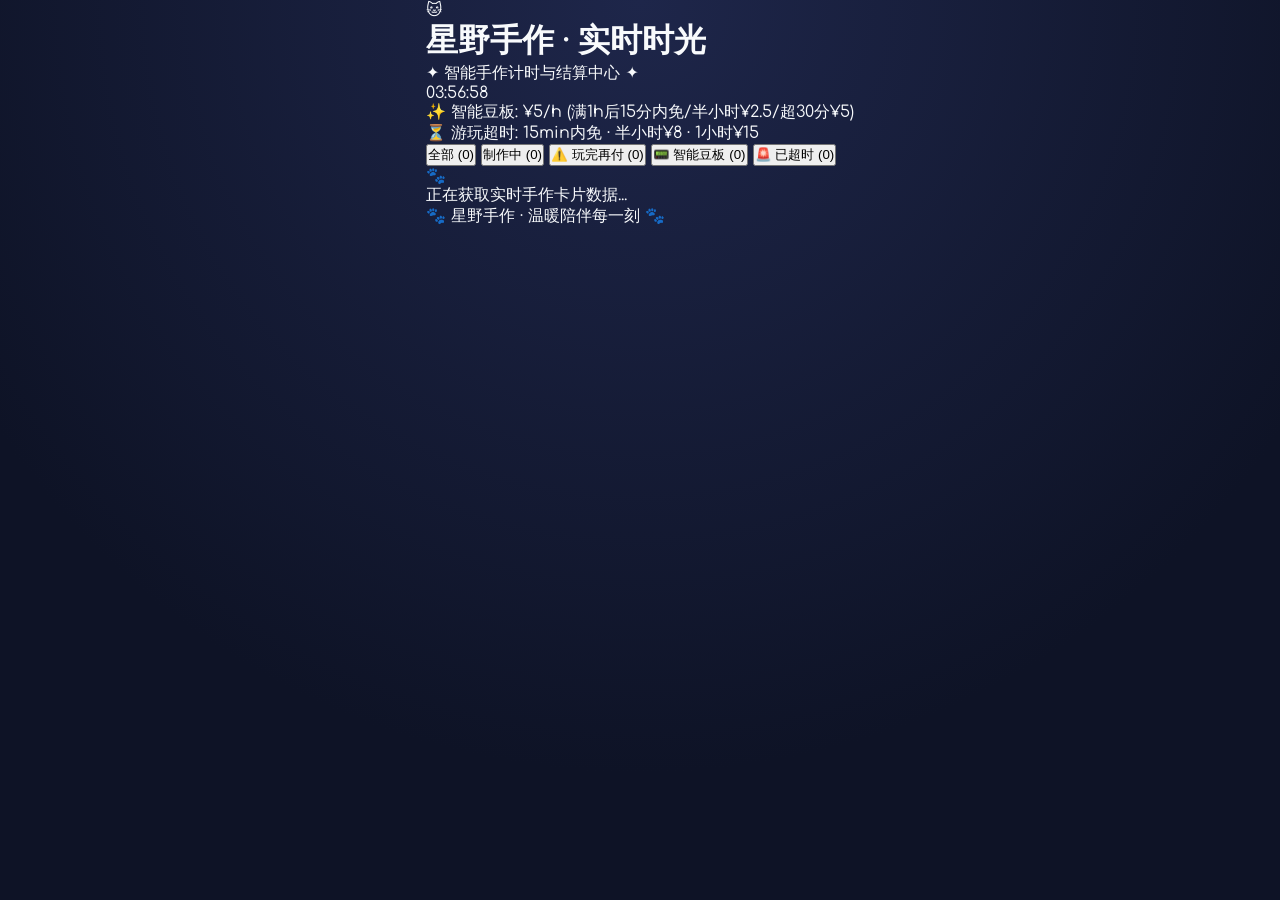
==== commit 2b5f78c7: "refactor(web): remove IP config UI for customers and default directly to remote server" ====
--- a/docs/index.html
+++ b/docs/index.html
@@ -3,1786 +3,59 @@
 <head>
     <meta charset="UTF-8">
     <meta name="viewport" content="width=device-width, initial-scale=1.0, maximum-scale=1.0, user-scalable=no">
-    <title>🌟 星野手作 | 萌趣时光小屋 🐱</title>
+    <title>🌟 星野手作 | 客户实时时光看板 🐱</title>
     <meta http-equiv="Cache-Control" content="no-cache, no-store, must-revalidate" />
     <meta http-equiv="Pragma" content="no-cache" />
     <meta http-equiv="Expires" content="0" />
+    <link rel="preconnect" href="https://fonts.googleapis.com">
     <link href="https://fonts.googleapis.com/css2?family=Comfortaa:wght@700&family=ZCOOL+KuaiLe&family=M+PLUS+Rounded+1c:wght@700;800;900&display=swap" rel="stylesheet">
-    <style>
-        :root {
-            /* Warm Creamy Craft Palette */
-            --bg-page: #FFFDF9;
-            --bg-card: #FFFFFF;
-            --border-craft: #F4E8D6;
-            --border-dashed: #E6D2B8;
-            
-            --text-dark: #4A3E3D;
-            --text-sub: #9E8E8C;
-            
-            --color-cream-yellow: #FEF3C7;
-            --color-cream-yellow-border: #FCD34D;
-            --color-yellow-text: #D97706;
-            
-            --color-mint-soft: #D1FAE5;
-            --color-mint-border: #6EE7B7;
-            --color-mint-text: #059669;
-            
-            --color-rose-soft: #FFE4E6;
-            --color-rose-border: #FDA4AF;
-            --color-rose-text: #E11D48;
-
-            --color-blue-soft: #E0F2FE;
-            --color-blue-text: #0284C7;
-            
-            --shadow-kawaii: 0 6px 16px rgba(158, 142, 140, 0.08);
-            --shadow-hover: 0 10px 24px rgba(158, 142, 140, 0.15);
-        }
-
-        * {
-            box-sizing: border-box;
-            margin: 0;
-            padding: 0;
-            -webkit-tap-highlight-color: transparent;
-        }
-
-        body {
-            /* Ultra-Cute Round Fonts */
-            font-family: 'M PLUS Rounded 1c', 'Comfortaa', 'ZCOOL KuaiLe', system-ui, -apple-system, BlinkMacSystemFont, "PingFang SC", "Hiragino Sans GB", "Microsoft YaHei", sans-serif;
-            background-color: var(--bg-page);
-            background-image: 
-                radial-gradient(#F3E5D8 1.5px, transparent 1.5px),
-                radial-gradient(#F3E5D8 1.5px, #FFFDF9 1.5px);
-            background-size: 24px 24px;
-            background-position: 0 0, 12px 12px;
-            color: var(--text-dark);
-            min-height: 100vh;
-            display: flex;
-            justify-content: center;
-        }
-
-        .kawaii-workshop {
-            width: 100%;
-            max-width: 440px;
-            min-height: 100vh;
-            padding: 10px 10px;
-            display: flex;
-            flex-direction: column;
-            gap: 8px;
-        }
-
-        /* Handmade Craft Header */
-        .craft-header {
-            background: #FFFFFF;
-            border-radius: 12px;
-            padding: 8px 12px;
-            display: flex;
-            justify-content: space-between;
-            align-items: center;
-            box-shadow: var(--shadow-kawaii);
-            border: 2px dashed var(--border-dashed);
-            position: relative;
-        }
-
-        .header-left {
-            display: flex;
-            align-items: center;
-            gap: 10px;
-        }
-
-        .mascot-icon {
-            font-size: 2.2rem;
-            animation: cute-wobble 3s ease-in-out infinite;
-        }
-
-        @keyframes cute-wobble {
-            0%, 100% { transform: rotate(-4deg); }
-            50% { transform: rotate(4deg) scale(1.08); }
-        }
-
-        .shop-name {
-            font-size: 1.35rem;
-            font-weight: 900;
-            color: var(--text-dark);
-            line-height: 1.1;
-            font-family: 'M PLUS Rounded 1c', 'ZCOOL KuaiLe', sans-serif;
-        }
-
-        .shop-slogan {
-            font-size: 0.72rem;
-            font-weight: 700;
-            color: var(--text-sub);
-            margin-top: 3px;
-        }
-
-        .hand-badge {
-            background: var(--color-cream-yellow);
-            border: 2px solid var(--color-cream-yellow-border);
-            color: var(--color-yellow-text);
-            padding: 6px 12px;
-            border-radius: 18px;
-            font-size: 0.8rem;
-            font-weight: 800;
-        }
-
-        /* Announcement Section in Web (Normal non-force list) */
-        .anno-board-area {
-            display: flex;
-            flex-direction: column;
-            gap: 8px;
-        }
-
-        .anno-cute-card {
-            background: #FFFFFF;
-            border-radius: 10px;
-            padding: 8px 12px;
-            border: 1.5px solid #FCD34D;
-            background: linear-gradient(180deg, #FFFFFF 0%, #FEFCE8 100%);
-            box-shadow: var(--shadow-kawaii);
-            position: relative;
-        }
-
-        .anno-card-head {
-            display: flex;
-            justify-content: space-between;
-            align-items: center;
-            margin-bottom: 4px;
-        }
-
-        .anno-card-title {
-            font-size: 0.95rem;
-            font-weight: 900;
-            color: #D97706;
-            display: flex;
-            align-items: center;
-            gap: 4px;
-        }
-
-        .anno-card-time {
-            font-size: 0.65rem;
-            color: #9E8E8C;
-            font-family: 'Comfortaa', sans-serif;
-        }
-
-        .anno-card-content {
-            font-size: 0.82rem;
-            color: var(--text-dark);
-            line-height: 1.4;
-            white-space: pre-wrap;
-        }
-
-        /* Forced Announcement Modal Overlay */
-        .force-modal-overlay {
-            position: fixed;
-            top: 0;
-            left: 0;
-            right: 0;
-            bottom: 0;
-            background: rgba(45, 35, 39, 0.7);
-            backdrop-filter: blur(4px);
-            z-index: 9999;
-            display: flex;
-            justify-content: center;
-            align-items: center;
-            padding: 20px;
-        }
-
-        .force-modal-box {
-            background: #FFFFFF;
-            width: 100%;
-            max-width: 360px;
-            border-radius: 26px;
-            padding: 22px 20px;
-            border: 4px solid #FDA4AF;
-            box-shadow: 0 20px 40px rgba(0,0,0,0.25);
-            display: flex;
-            flex-direction: column;
-            gap: 12px;
-            text-align: center;
-            animation: modal-bounce 0.4s cubic-bezier(0.175, 0.885, 0.32, 1.275);
-        }
-
-        @keyframes modal-bounce {
-            0% { transform: scale(0.7); opacity: 0; }
-            100% { transform: scale(1); opacity: 1; }
-        }
-
-        .force-modal-header {
-            font-size: 1.2rem;
-            font-weight: 900;
-            color: #E11D48;
-        }
-
-        .force-modal-body {
-            font-size: 0.92rem;
-            color: var(--text-dark);
-            line-height: 1.5;
-            background: #FFF1F2;
-            padding: 14px;
-            border-radius: 16px;
-            border: 2px dashed #FECDD3;
-            text-align: left;
-            white-space: pre-wrap;
-        }
-
-        .force-close-btn {
-            background: #E11D48;
-            color: #FFFFFF;
-            border: none;
-            outline: none;
-            padding: 12px 0;
-            border-radius: 18px;
-            font-size: 0.95rem;
-            font-weight: 900;
-            font-family: inherit;
-            cursor: pointer;
-            box-shadow: 0 4px 12px rgba(225, 29, 72, 0.3);
-            transition: all 0.2s;
-        }
-
-        .force-close-btn:disabled {
-            background: #9CA3AF;
-            box-shadow: none;
-            cursor: not-allowed;
-        }
-
-        /* Cute Tabs Filter */
-        .tabs-pill-bar {
-            display: flex;
-            background: #FFFFFF;
-            padding: 4px;
-            border-radius: 10px;
-            box-shadow: var(--shadow-kawaii);
-            border: 2px solid var(--border-craft);
-            gap: 4px;
-        }
-
-        .tab-pill {
-            flex: 1;
-            background: transparent;
-            border: none;
-            outline: none;
-            color: var(--text-sub);
-            padding: 6px 0;
-            font-size: 0.82rem;
-            font-weight: 800;
-            border-radius: 8px;
-            cursor: pointer;
-            transition: all 0.2s ease;
-            font-family: inherit;
-        }
-
-        .tab-pill.active {
-            background: #FFE4E6;
-            color: #E11D48;
-            border: 1.5px solid #FDA4AF;
-            font-weight: 900;
-        }
-
-        /* Single Column Hand-crafted Card Grid */
-        .card-grid {
-            display: flex;
-            flex-direction: column;
-            gap: 14px;
-            padding-bottom: 30px;
-        }
-
-        .cute-card {
-            background: #FFFFFF;
-            border-radius: 22px;
-            padding: 14px 14px;
-            display: flex;
-            flex-direction: column;
-            justify-content: space-between;
-            gap: 10px;
-            box-shadow: var(--shadow-kawaii);
-            border: 3px solid var(--border-craft);
-            position: relative;
-            transition: transform 0.2s, box-shadow 0.2s;
-        }
-
-        .cute-card:hover {
-            transform: translateY(-2px);
-            box-shadow: var(--shadow-hover);
-        }
-
-        .cute-card.card-overdue-mode {
-            border-color: var(--color-rose-border);
-            background: linear-gradient(180deg, #FFFFFF 0%, #FFF5F5 100%);
-            animation: soft-pulse 2s infinite alternate;
-        }
-
-        @keyframes soft-pulse {
-            0% { border-color: #FDA4AF; }
-            100% { border-color: #F43F5E; }
-        }
-
-        .card-head-bar {
-            display: flex;
-            justify-content: space-between;
-            align-items: center;
-        }
-
-        .card-name-title {
-            font-size: 1.08rem;
-            font-weight: 800;
-            color: var(--text-dark);
-            white-space: nowrap;
-            overflow: hidden;
-            text-overflow: ellipsis;
-            max-width: 240px;
-        }
-
-        .cute-tag {
-            padding: 3px 8px;
-            border-radius: 12px;
-            font-size: 0.72rem;
-            font-weight: 800;
-            border: 1.5px solid transparent;
-        }
-
-        .tag-mint { background: var(--color-mint-soft); border-color: var(--color-mint-border); color: var(--color-mint-text); }
-        .tag-amber { background: var(--color-cream-yellow); border-color: var(--color-cream-yellow-border); color: var(--color-yellow-text); }
-        .tag-gray { background: #F3F4F6; border-color: #E5E7EB; color: #6B7280; }
-        .tag-rose { background: var(--color-rose-soft); border-color: var(--color-rose-border); color: var(--color-rose-text); }
-
-        .card-uid-sub {
-            font-size: 0.68rem;
-            color: var(--text-sub);
-            margin-top: 1px;
-            font-family: 'Comfortaa', monospace;
-            font-weight: 700;
-        }
-
-        .card-row-1 {
-            display: flex;
-            justify-content: space-between;
-            align-items: center;
-        }
-
-        .card-row-2 {
-            display: flex;
-            justify-content: space-between;
-            align-items: center;
-            font-size: 0.75rem;
-            color: var(--text-sub);
-            margin-top: 2px;
-        }
-
-        .clock-val-cute {
-            font-size: 1.32rem;
-            font-family: 'M PLUS Rounded 1c', 'Comfortaa', sans-serif;
-            font-weight: 800;
-            letter-spacing: -0.4px;
-            line-height: 1.1;
-            white-space: nowrap;
-            display: inline-block;
-        }
-
-        .clock-val-cute.text-mint { color: var(--color-mint-text); }
-        .clock-val-cute.text-amber { color: var(--color-yellow-text); }
-        .clock-val-cute.text-rose { color: var(--color-rose-text); }
-
-        .overdue-mini-alert {
-            color: var(--color-rose-text);
-            background: var(--color-rose-soft);
-            border: 1px solid var(--color-rose-border);
-            padding: 1px 6px;
-            border-radius: 8px;
-            font-size: 0.72rem;
-            font-weight: 800;
-        }
-
-        .progress-candy-bg {
-            height: 3px;
-            background: rgba(0, 0, 0, 0.06);
-            border-radius: 1.5px;
-            overflow: hidden;
-            margin-top: 8px;
-            margin-bottom: 2px;
-        }
-
-        .progress-candy-fill {
-            height: 100%;
-            background: #10B981;
-            border-radius: 1.5px;
-            transition: width 0.5s ease-out;
-        }
-
-        .empty-cute-box {
-            grid-column: span 2;
-            text-align: center;
-            padding: 50px 10px;
-            background: #FFFFFF;
-            border-radius: 24px;
-            box-shadow: var(--shadow-kawaii);
-            border: 3px dashed var(--border-dashed);
-            color: var(--text-sub);
-        }
-
-        .empty-mascot {
-            font-size: 3rem;
-            margin-bottom: 8px;
-        }
-
-        /* Telegram Styled Bottom Nav */
-        .bottom-nav {
-            position: fixed;
-            bottom: 0;
-            left: 50%;
-            transform: translateX(-50%);
-            width: 100%;
-            max-width: 440px;
-            height: 60px;
-            background: rgba(255, 253, 249, 0.96);
-            backdrop-filter: blur(10px);
-            -webkit-backdrop-filter: blur(10px);
-            border-top: 2px solid var(--border-craft);
-            display: flex;
-            justify-content: space-around;
-            align-items: center;
-            z-index: 9999;
-            box-shadow: 0 -4px 16px rgba(158, 142, 140, 0.06);
-            border-bottom-left-radius: 12px;
-            border-bottom-right-radius: 12px;
-        }
-
-        .nav-item {
-            flex: 1;
-            height: 100%;
-            background: transparent;
-            border: none;
-            outline: none;
-            display: flex;
-            flex-direction: column;
-            justify-content: center;
-            align-items: center;
-            gap: 2px;
-            color: var(--text-sub);
-            cursor: pointer;
-            transition: all 0.2s;
-            font-family: inherit;
-        }
-
-        .nav-item-icon {
-            font-size: 1.25rem;
-            transition: transform 0.2s;
-        }
-
-        .nav-item-text {
-            font-size: 0.72rem;
-            font-weight: 800;
-        }
-
-        .nav-item.active {
-            color: #E11D48;
-        }
-
-        .nav-item.active .nav-item-icon {
-            transform: scale(1.15) translateY(-1px);
-        }
-
-        .tab-section {
-            display: flex;
-            flex-direction: column;
-            gap: 8px;
-        }
-
-        .alarm-btn {
-            background: #FFE4E6;
-            border: 1px solid #FDA4AF;
-            color: #E11D48;
-            border-radius: 6px;
-            padding: 2px 6px;
-            font-size: 0.7rem;
-            font-weight: 800;
-            cursor: pointer;
-            transition: all 0.2s;
-            display: inline-flex;
-            align-items: center;
-            line-height: 1;
-            margin-left: 6px;
-        }
-
-        .alarm-btn:hover {
-            background: #FECDD3;
-            transform: scale(1.05);
-        }
-
-        .alarm-btn:active {
-            transform: scale(0.95);
-        }
-
-        /* Music Form Styles */
-        .music-card {
-            background: #FFFFFF;
-            border-radius: 12px;
-            border: 2px solid var(--border-craft);
-            box-shadow: var(--shadow-kawaii);
-            padding: 16px 14px;
-            display: flex;
-            flex-direction: column;
-            gap: 11px;
-        }
-
-        .music-head {
-            text-align: center;
-            border-bottom: 1.5px dashed var(--border-dashed);
-            padding-bottom: 8px;
-        }
-
-        .music-head-title {
-            font-size: 1.12rem;
-            font-weight: 900;
-            color: var(--text-dark);
-            display: flex;
-            align-items: center;
-            justify-content: center;
-            gap: 6px;
-        }
-
-        .music-head-subtitle {
-            font-size: 0.75rem;
-            color: var(--text-sub);
-            margin-top: 2px;
-            font-weight: 700;
-        }
-
-        .form-group {
-            display: flex;
-            flex-direction: column;
-            gap: 4px;
-        }
-
-        .form-label {
-            font-size: 0.78rem;
-            font-weight: 800;
-            color: var(--text-dark);
-            display: flex;
-            align-items: center;
-            gap: 4px;
-        }
-
-        .form-label-req {
-            color: #E11D48;
-            font-size: 0.72rem;
-        }
-
-        .form-input, .form-textarea {
-            width: 100%;
-            background: #FDFBF7;
-            border: 1.5px solid var(--border-craft);
-            border-radius: 8px;
-            padding: 8px 10px;
-            font-size: 0.82rem;
-            font-family: inherit;
-            color: var(--text-dark);
-            box-sizing: border-box;
-            transition: all 0.2s;
-        }
-
-        .form-input:focus, .form-textarea:focus {
-            outline: none;
-            border-color: #FDA4AF;
-            background: #FFFFFF;
-            box-shadow: 0 0 0 3px rgba(253, 164, 175, 0.2);
-        }
-
-        .quick-tags-wrap {
-            display: flex;
-            flex-wrap: wrap;
-            gap: 5px;
-            margin-top: 2px;
-        }
-
-        .quick-tag-pill {
-            background: #FEF3C7;
-            border: 1px solid #FCD34D;
-            color: #D97706;
-            padding: 3px 8px;
-            border-radius: 6px;
-            font-size: 0.7rem;
-            font-weight: 800;
-            cursor: pointer;
-            transition: all 0.2s;
-            user-select: none;
-        }
-
-        .quick-tag-pill:hover {
-            background: #FDE68A;
-            transform: scale(1.04);
-        }
-
-        .music-submit-btn {
-            background: linear-gradient(135deg, #FF6B8B, #FF8E9F);
-            border: none;
-            color: #FFFFFF;
-            font-size: 0.92rem;
-            font-weight: 900;
-            padding: 12px;
-            border-radius: 10px;
-            cursor: pointer;
-            box-shadow: 0 4px 12px rgba(255, 107, 139, 0.25);
-            transition: all 0.2s;
-            display: flex;
-            align-items: center;
-            justify-content: center;
-            gap: 6px;
-            margin-top: 4px;
-            font-family: inherit;
-        }
-
-        .music-submit-btn:hover:not(:disabled) {
-            transform: translateY(-2px);
-            box-shadow: 0 6px 16px rgba(255, 107, 139, 0.35);
-        }
-
-        .music-submit-btn:active:not(:disabled) {
-            transform: translateY(1px);
-        }
-
-        .music-submit-btn:disabled {
-            background: #D1D5DB;
-            box-shadow: none;
-            cursor: not-allowed;
-            color: #9CA3AF;
-        }
-
-        .music-tip-box {
-            background: #F0FDF4;
-            border: 1px dashed #86EFAC;
-            border-radius: 8px;
-            padding: 8px 10px;
-            font-size: 0.72rem;
-            color: #15803D;
-            line-height: 1.4;
-            display: flex;
-            align-items: flex-start;
-            gap: 6px;
-        }
-
-        .music-feedback-toast {
-            display: none;
-            background: #FFF1F2;
-            border: 1.5px solid #FDA4AF;
-            border-radius: 8px;
-            padding: 10px 12px;
-            color: #BE123C;
-            font-size: 0.8rem;
-            font-weight: 800;
-            text-align: center;
-            animation: fadeIn 0.3s ease;
-        }
-
-        /* NetEase Search & Playlist Styles */
-        .music-search-bar-wrap {
-            display: flex;
-            gap: 6px;
-            margin-top: 4px;
-        }
-
-        .music-search-input {
-            flex: 1;
-            background: #FDFBF7;
-            border: 1.5px solid var(--border-craft);
-            border-radius: 8px;
-            padding: 8px 10px;
-            font-size: 0.8rem;
-            font-family: inherit;
-            color: var(--text-dark);
-            outline: none;
-            box-sizing: border-box;
-            transition: all 0.2s;
-        }
-
-        .music-search-input:focus {
-            border-color: #FDA4AF;
-            background: #FFFFFF;
-            box-shadow: 0 0 0 3px rgba(253, 164, 175, 0.2);
-        }
-
-        .music-search-btn {
-            background: #FFE4E6;
-            border: 1.5px solid #FDA4AF;
-            color: #E11D48;
-            border-radius: 8px;
-            padding: 0 12px;
-            font-size: 0.78rem;
-            font-weight: 800;
-            cursor: pointer;
-            transition: all 0.2s;
-            white-space: nowrap;
-            font-family: inherit;
-        }
-
-        .music-search-btn:hover {
-            background: #FECDD3;
-            transform: scale(1.03);
-        }
-
-        .music-playlist-pills {
-            display: flex;
-            flex-wrap: wrap;
-            gap: 5px;
-            margin-top: 4px;
-        }
-
-        .playlist-pill {
-            background: #EFF6FF;
-            border: 1px solid #BFDBFE;
-            color: #2563EB;
-            padding: 3px 8px;
-            border-radius: 6px;
-            font-size: 0.68rem;
-            font-weight: 800;
-            cursor: pointer;
-            transition: all 0.2s;
-            user-select: none;
-        }
-
-        .playlist-pill:hover, .playlist-pill.active {
-            background: #DBEAFE;
-            border-color: #93C5FD;
-            transform: scale(1.04);
-        }
-
-        .music-list-wrap {
-            max-height: 220px;
-            overflow-y: auto;
-            border: 1.5px solid var(--border-craft);
-            border-radius: 10px;
-            background: #FFFDF9;
-            padding: 5px;
-            display: flex;
-            flex-direction: column;
-            gap: 4px;
-            margin-top: 4px;
-        }
-
-        .music-list-wrap::-webkit-scrollbar {
-            width: 4px;
-        }
-        .music-list-wrap::-webkit-scrollbar-thumb {
-            background: #FDA4AF;
-            border-radius: 4px;
-        }
-
-        .music-item-row {
-            display: flex;
-            align-items: center;
-            justify-content: space-between;
-            gap: 8px;
-            padding: 6px 8px;
-            background: #FFFFFF;
-            border-radius: 8px;
-            border: 1px solid rgba(0,0,0,0.04);
-            transition: all 0.2s;
-        }
-
-        .music-item-row:hover {
-            background: #FFF5F5;
-            border-color: #FECDD3;
-        }
-
-        .music-item-left {
-            display: flex;
-            align-items: center;
-            gap: 8px;
-            overflow: hidden;
-            flex: 1;
-        }
-
-        .music-item-pic {
-            width: 34px;
-            height: 34px;
-            border-radius: 6px;
-            object-fit: cover;
-            background: #FFE4E6;
-            flex-shrink: 0;
-        }
-
-        .music-item-meta {
-            display: flex;
-            flex-direction: column;
-            overflow: hidden;
-            gap: 1px;
-        }
-
-        .music-item-name {
-            font-size: 0.78rem;
-            font-weight: 800;
-            color: var(--text-dark);
-            white-space: nowrap;
-            overflow: hidden;
-            text-overflow: ellipsis;
-        }
-
-        .music-item-artist {
-            font-size: 0.68rem;
-            color: var(--text-sub);
-            white-space: nowrap;
-            overflow: hidden;
-            text-overflow: ellipsis;
-        }
-
-        .music-pick-btn {
-            background: #FFF1F2;
-            border: 1px solid #FDA4AF;
-            color: #E11D48;
-            padding: 4px 8px;
-            border-radius: 6px;
-            font-size: 0.68rem;
-            font-weight: 800;
-            cursor: pointer;
-            flex-shrink: 0;
-            transition: all 0.2s;
-        }
-
-        .music-pick-btn:hover {
-            background: #FF6B8B;
-            color: #FFFFFF;
-            border-color: #FF6B8B;
-            transform: scale(1.05);
-        }
-
-        .selected-song-banner {
-            background: #FFF1F2;
-            border: 1.5px solid #FDA4AF;
-            border-radius: 8px;
-            padding: 8px 10px;
-            display: flex;
-            align-items: center;
-            justify-content: space-between;
-            gap: 8px;
-        }
-
-        .selected-song-info {
-            display: flex;
-            flex-direction: column;
-            overflow: hidden;
-        }
-
-        .selected-song-title {
-            font-size: 0.82rem;
-            font-weight: 900;
-            color: #BE123C;
-            white-space: nowrap;
-            overflow: hidden;
-            text-overflow: ellipsis;
-        }
-
-        .selected-song-artist {
-            font-size: 0.7rem;
-            color: #E11D48;
-        }
-    </style>
+    <link rel="stylesheet" href="style.css">
 </head>
 <body>
-    <div class="kawaii-workshop" style="padding-bottom: 75px;">
-        <!-- Craft Header -->
+    <div class="workshop-container">
+        <!-- Cute Craft Header -->
         <header class="craft-header">
             <div class="header-left">
                 <span class="mascot-icon">🐱</span>
                 <div>
-                    <h1 class="shop-name">星野手作</h1>
-                    <p class="shop-slogan">✦ 萌趣时光小屋 ✦</p>
+                    <h1 class="shop-name">星野手作 · 实时时光</h1>
+                    <p class="shop-slogan">✦ 智能手作计时与结算中心 ✦</p>
                 </div>
             </div>
-            <div class="hand-badge" id="cardCounter">0 份手作</div>
+            <div class="header-right">
+                <span class="live-dot"></span>
+                <span id="liveClock" class="live-clock">--:--:--</span>
+            </div>
         </header>
 
-        <!-- Section 1: Timer Content -->
-        <section id="sec-timer" class="tab-section">
-            <!-- Announcement Board Container -->
-            <div class="anno-board-area" id="annoBoardArea">
-                <!-- Dynamic announcements -->
+        <!-- Pricing Rules Bar -->
+        <div class="pricing-rules-bar">
+            <div class="rule-chip">✨ 智能豆板: ¥5/h (满1h后15分内免/半小时¥2.5/超30分¥5)</div>
+            <div class="rule-chip">⏳ 游玩超时: 15min内免 · 半小时¥8 · 1小时¥15</div>
+        </div>
+
+        <!-- Filter Tabs -->
+        <div class="tabs-pill-bar">
+            <button class="tab-pill active" data-filter="all">全部 (<span id="countAll">0</span>)</button>
+            <button class="tab-pill" data-filter="running">制作中 (<span id="countRunning">0</span>)</button>
+            <button class="tab-pill" data-filter="postpay">⚠️ 玩完再付 (<span id="countPostpay">0</span>)</button>
+            <button class="tab-pill" data-filter="douban">📟 智能豆板 (<span id="countDouban">0</span>)</button>
+            <button class="tab-pill" data-filter="expired">🚨 已超时 (<span id="countExpired">0</span>)</button>
+        </div>
+
+        <!-- Card Grid List -->
+        <div id="cardsGrid" class="card-grid">
+            <div class="empty-cute-box">
+                <div class="empty-mascot">🐾</div>
+                <p>正在获取实时手作卡片数据...</p>
             </div>
+        </div>
 
-            <!-- Cute Filter Tabs -->
-            <nav class="tabs-pill-bar">
-                <button type="button" class="tab-pill active" data-filter="all">✨ 全部手作</button>
-                <button type="button" class="tab-pill" data-filter="running">🏃 制作中</button>
-                <button type="button" class="tab-pill" data-filter="expired">⏰ 时间到啦</button>
-            </nav>
-
-            <!-- Dual Column Cards Grid -->
-            <main class="card-grid" id="cardsGrid">
-                <!-- Dynamic Cute Cards -->
-            </main>
-        </section>
-
-        <!-- Section 2: Song Content -->
-        <section id="sec-music" class="tab-section" style="display: none;">
-            <div class="music-card">
-                <div class="music-head">
-                    <div class="music-head-title">
-                        <span>🎵</span>
-                        <span>星野萌趣点歌台</span>
-                        <span>🐱</span>
-                    </div>
-                    <p class="music-head-subtitle">连接网易云曲库 · 选一首心仪的旋律陪伴手作时光</p>
-                </div>
-
-                <div id="musicToast" class="music-feedback-toast"></div>
-
-                <!-- NetEase Search / Playlist Input -->
-                <div class="form-group">
-                    <label class="form-label" for="musicSearchInput">
-                        <span>🔍 网易云曲库搜索 / 歌单导入</span>
-                    </label>
-                    <div class="music-search-bar-wrap">
-                        <input type="text" id="musicSearchInput" class="music-search-input" placeholder="输入歌名/歌手，或粘贴网易云歌单链接/ID" onkeydown="if(event.key==='Enter') searchNetEaseMusic()" />
-                        <button type="button" class="music-search-btn" onclick="searchNetEaseMusic()">🔍 搜索/导入</button>
-                    </div>
-                </div>
-
-                <!-- Preset Playlists -->
-                <div class="form-group">
-                    <label class="form-label">✨ 精选网易云歌单推荐：</label>
-                    <div class="music-playlist-pills">
-                        <span class="playlist-pill active" id="pill-3778678" onclick="loadNetEasePlaylist('3778678', this)">🔥 热歌榜</span>
-                        <span class="playlist-pill" id="pill-2829883282" onclick="loadNetEasePlaylist('2829883282', this)">☕ 治愈手作慢调</span>
-                        <span class="playlist-pill" id="pill-505964270" onclick="loadNetEasePlaylist('505964270', this)">🌻 宫崎骏原声</span>
-                        <span class="playlist-pill" id="pill-3779629" onclick="loadNetEasePlaylist('3779629', this)">🌸 经典暖心榜</span>
-                    </div>
-                </div>
-
-                <!-- Song Selection List -->
-                <div class="form-group">
-                    <label class="form-label" id="musicListLabel">📜 网易云推荐曲目 (点击即可一键点歌)：</label>
-                    <div class="music-list-wrap" id="musicSearchResultArea">
-                        <div style="text-align: center; padding: 20px; color: var(--text-sub); font-size: 0.78rem;">
-                            <span>⏳ 正在加载网易云热歌榜...</span>
-                        </div>
-                    </div>
-                </div>
-
-                <!-- Selected Song Indicator & Quick Submit -->
-                <div id="selectedSongBox" style="display: none;">
-                    <div class="selected-song-banner">
-                        <div class="selected-song-info">
-                            <div class="selected-song-title" id="dispSelectedSong">🎵 已选歌曲：--</div>
-                            <div class="selected-song-artist" id="dispSelectedArtist">🎤 歌手：--</div>
-                        </div>
-                        <button type="button" id="btnSubmitSong" class="music-submit-btn" style="margin-top: 0; padding: 6px 14px; font-size: 0.8rem;" onclick="submitSongRequest()">
-                            <span id="btnSubmitSongText">立即点歌 🐾</span>
-                        </button>
-                    </div>
-                </div>
-
-                <!-- Hidden inputs holding selected song -->
-                <input type="hidden" id="musicSongId" />
-                <input type="hidden" id="musicSongName" />
-                <input type="hidden" id="musicArtist" />
-
-                <!-- Tip Box -->
-                <div class="music-tip-box">
-                    <span>💡</span>
-                    <span>点歌须知：新点的歌曲会自动加入播放队列，当前歌曲播放完毕后将依次为您播放~</span>
-                </div>
-            </div>
-        </section>
-
-        <!-- Section 3: LED Content -->
-        <section id="sec-led" class="tab-section" style="display: none;">
-            <div class="led-download-card" style="text-align: center; padding: 30px 20px; background: #FFFFFF; border-radius: 12px; border: 2.5px dashed var(--border-dashed); margin-top: 10px; display: flex; flex-direction: column; align-items: center; gap: 16px;">
-                <div style="font-size: 3rem; animation: cute-wobble 3s ease-in-out infinite; display: inline-block;">📟</div>
-                <h2 style="font-weight: 800; font-size: 1.15rem; color: var(--text-dark);">智能豆板 App</h2>
-                <p style="font-size: 0.8rem; color: var(--text-sub); line-height: 1.5; max-width: 280px; margin-bottom: 6px;">
-                    扫描下方二维码下载「智能豆板」App，随时随地开启你的智能设备之旅！
-                </p>
-                
-                <!-- QR Code wrapper with soft shadow and clean border -->
-                <div style="background: #FFFFFF; padding: 10px; border-radius: 12px; border: 2px solid var(--border-craft); box-shadow: var(--shadow-kawaii); width: 176px; height: 176px; display: flex; justify-content: center; align-items: center;">
-                    <img src="https://api.qrserver.com/v1/create-qr-code/?size=156x156&data=https%3A%2F%2Fapp.iledshow.cn%2Fappversion%2Fdownload%3Fpackage%3Dcom.led.pixdou" alt="智能豆板下载二维码" style="width: 156px; height: 156px; display: block; border-radius: 6px;" />
-                </div>
-
-                <!-- Direct Download link button -->
-                <a href="https://app.iledshow.cn/appversion/download?package=com.led.pixdou" target="_blank" style="text-decoration: none; background: #FFE4E6; border: 2px solid #FDA4AF; color: #E11D48; padding: 8px 20px; border-radius: 14px; font-size: 0.85rem; font-weight: 800; box-shadow: var(--shadow-kawaii); transition: transform 0.2s;" onmouseover="this.style.transform='scale(1.05)'" onmouseout="this.style.transform='scale(1)'">
-                    📥 直接点击下载
-                </a>
-            </div>
-        </section>
-
-        <!-- Bottom Navigation Bar -->
-        <nav class="bottom-nav">
-            <button type="button" class="nav-item active" onclick="switchTab('sec-timer', this)">
-                <span class="nav-item-icon">⏱️</span>
-                <span class="nav-item-text">计时</span>
-            </button>
-            <button type="button" class="nav-item" onclick="switchTab('sec-music', this)">
-                <span class="nav-item-icon">🎵</span>
-                <span class="nav-item-text">点歌</span>
-            </button>
-            <button type="button" class="nav-item" onclick="switchTab('sec-led', this)">
-                <span class="nav-item-icon">📟</span>
-                <span class="nav-item-text">智能豆板</span>
-            </button>
-        </nav>
+        <footer class="footer-stamp">
+            <span>🐾 星野手作 · 温暖陪伴每一刻 🐾</span>
+        </footer>
     </div>
 
-    <!-- Forced Announcement Modal -->
-    <div class="force-modal-overlay" id="forceAnnoModal" style="display: none;">
-        <div class="force-modal-box">
-            <div class="force-modal-header" id="forceModalTitle">📢 重要公告</div>
-            <div class="force-modal-body" id="forceModalContent">...</div>
-            <button type="button" class="force-close-btn" id="forceCloseBtn" disabled>阅读倒计时 (3s)</button>
-        </div>
-    </div>
-
-    <script>
-        function switchTab(tabId, clickedBtn) {
-            // Hide all tab sections
-            document.querySelectorAll('.tab-section').forEach(sec => {
-                sec.style.display = 'none';
-            });
-            // Show target section
-            document.getElementById(tabId).style.display = 'flex';
-
-            // Update bottom nav active state
-            document.querySelectorAll('.nav-item').forEach(item => {
-                item.classList.remove('active');
-            });
-            clickedBtn.classList.add('active');
-        }
-
-        function parseUtcDate(utcStr) {
-            if (!utcStr) return null;
-            let d = new Date(utcStr);
-            if (!isNaN(d.getTime())) return d.getTime();
-            try {
-                let clean = utcStr.replace('T', ' ').replace('Z', ' UTC');
-                d = new Date(clean);
-                if (!isNaN(d.getTime())) return d.getTime();
-            } catch (e) {}
-            return null;
-        }
-
-        function addSystemAlarm(endMs, cardName) {
-            const ua = navigator.userAgent.toLowerCase();
-            const isAndroid = ua.indexOf('android') > -1;
-            const isIos = /ipad|iphone|ipod/.test(ua) || (navigator.platform === 'MacIntel' && navigator.maxTouchPoints > 1);
-            const isWeChat = ua.indexOf('micromessenger') > -1;
-
-            if (isWeChat) {
-                alert('💬 微信限制：\n由于微信内置浏览器的安全屏蔽，直接点击网页无法唤起外部应用。请点击右上角「···」选择「在浏览器中打开」，即可正常一键添加闹钟预设哦！');
-                return;
-            }
-
-            if (isAndroid) {
-                if (!endMs || isNaN(endMs)) {
-                    alert('无法获取该卡片的到期时间，无法设置闹钟。');
-                    return;
-                }
-                const date = new Date(endMs);
-                const hour = date.getHours();
-                const minutes = date.getMinutes();
-                
-                // Construct standard Android Intent URI with intent:// scheme, end marker and correct types
-                const intentUri = `intent://#Intent;action=android.intent.action.SET_ALARM;i.android.intent.extra.alarm.HOUR=${hour};i.android.intent.extra.alarm.MINUTES=${minutes};S.android.intent.extra.alarm.MESSAGE=${encodeURIComponent(cardName + '到期提醒')};B.android.intent.extra.alarm.SKIP_UI=false;end`;
-                
-                try {
-                    window.location.href = intentUri;
-                } catch (e) {
-                    alert('唤起系统闹钟失败，请手动在手机中设置。');
-                }
-            } else if (isIos) {
-                alert('🍎 苹果系统限制：\niOS 系统出于安全沙盒保护，不支持网页端直接拉起时钟添加闹钟，请您手动在系统【时钟】应用中预设闹钟提醒哦。');
-            } else {
-                alert('提示：当前平台不支持网页端直接拉起时钟，仅支持在安卓手机端拉起系统闹钟，请您手动在系统时钟中添加提醒。');
-            }
-        }
-
-        let currentFilter = 'all';
-        let cachedCardsData = [];
-        let cachedAnnouncements = [];
-        let forceShownMap = new Set();
-
-        const FIXED_GIST_ID = "6582c66b24bad75381f70abdae62e81b";
-        
-        // Pure CDN URLs
-        const RAW_GIST_CARDS = `https://gist.githubusercontent.com/raw/${FIXED_GIST_ID}/cards_data.json`;
-        const RAW_GIST_ANNOS = `https://gist.githubusercontent.com/raw/${FIXED_GIST_ID}/announcements.json`;
-
-        document.addEventListener('DOMContentLoaded', () => {
-            const tabPills = document.querySelectorAll('.tab-pill');
-            tabPills.forEach(btn => {
-                btn.addEventListener('click', (e) => {
-                    tabPills.forEach(b => b.classList.remove('active'));
-                    const target = e.currentTarget;
-                    target.classList.add('active');
-                    currentFilter = target.getAttribute('data-filter') || 'all';
-                    renderDashboard(cachedCardsData);
-                });
-            });
-
-            fetchAllFromCDN();
-            setInterval(fetchAllFromCDN, 4000);  // Poll Raw CDN every 4s
-            setInterval(tickLocalTimers, 1000);   // Tick UI timer every 1s
-        });
-
-        async function fetchAllFromCDN() {
-            try {
-                const [cardsRes, annosRes] = await Promise.all([
-                    fetch(`${RAW_GIST_CARDS}?t=${Date.now()}`).catch(() => null),
-                    fetch(`${RAW_GIST_ANNOS}?t=${Date.now()}`).catch(() => null)
-                ]);
-
-                if (cardsRes && cardsRes.ok) {
-                    const cardsText = await cardsRes.text();
-                    if (cardsText) {
-                        try { cachedCardsData = JSON.parse(cardsText); } catch (e) {}
-                    }
-                    renderDashboard(cachedCardsData);
-                }
-
-                if (annosRes && annosRes.ok) {
-                    const annosText = await annosRes.text();
-                    if (annosText) {
-                        try { cachedAnnouncements = JSON.parse(annosText); } catch (e) {}
-                    }
-                    renderAnnouncements(cachedAnnouncements);
-                }
-            } catch (err) {
-                console.error('Failed to fetch CDN data:', err);
-            }
-        }
-
-        function renderAnnouncements(annos) {
-            if (!Array.isArray(annos) || annos.length === 0) {
-                document.getElementById('annoBoardArea').innerHTML = '';
-                return;
-            }
-
-            const forcedAnnos = annos.filter(a => a.isForce);
-
-            // Render ALL announcements on board
-            const board = document.getElementById('annoBoardArea');
-            board.innerHTML = annos.map(a => `
-                <div class="anno-cute-card">
-                    <div class="anno-card-head">
-                        <span class="anno-card-title">${a.isForce ? '🚨 [重要提醒]' : '📢'} ${escapeHtml(a.title)}</span>
-                        <span class="anno-card-time">${formatAnnoTime(a.publishTimeUtc)}</span>
-                    </div>
-                    <div class="anno-card-content">${escapeHtml(a.content)}</div>
-                </div>
-            `).join('');
-
-            // Handle forced popup (Show latest forced announcement if not popped yet)
-            if (forcedAnnos.length > 0) {
-                const latestForce = forcedAnnos[0];
-                if (!forceShownMap.has(latestForce.id)) {
-                    showForceModal(latestForce);
-                }
-            }
-        }
-
-        function showForceModal(anno) {
-            forceShownMap.add(anno.id);
-            const modal = document.getElementById('forceAnnoModal');
-            const titleEl = document.getElementById('forceModalTitle');
-            const contentEl = document.getElementById('forceModalContent');
-            const btn = document.getElementById('forceCloseBtn');
-
-            titleEl.textContent = `📢 ${anno.title}`;
-            contentEl.textContent = anno.content;
-            btn.disabled = true;
-
-            modal.style.display = 'flex';
-
-            let count = 3;
-            btn.textContent = `阅读倒计时 (${count}s)`;
-
-            const timer = setInterval(() => {
-                count--;
-                if (count > 0) {
-                    btn.textContent = `阅读倒计时 (${count}s)`;
-                } else {
-                    clearInterval(timer);
-                    btn.disabled = false;
-                    btn.textContent = `知晓并关闭`;
-                    btn.onclick = () => {
-                        modal.style.display = 'none';
-                    };
-                }
-            }, 1000);
-        }
-
-        function formatAnnoTime(utcStr) {
-            if (!utcStr) return '';
-            const date = new Date(utcStr);
-            if (isNaN(date.getTime())) return utcStr;
-            const pad = n => n.toString().padStart(2, '0');
-            return `${pad(date.getMonth() + 1)}/${pad(date.getDate())} ${pad(date.getHours())}:${pad(date.getMinutes())}`;
-        }
-
-        function tickLocalTimers() {
-            if (cachedCardsData.length > 0) {
-                renderDashboard(cachedCardsData);
-            }
-        }
-
-        function computeCardsState(cards) {
-            if (!Array.isArray(cards)) return [];
-            const now = Date.now();
-
-            return cards.map(c => {
-                let remaining = c.savedRemainingSeconds || 0;
-                let status = c.status; // 0: Unused/Stopped, 1: Running, 2: Paused, 3: Expired
-
-                let startTimeStr = "--:--";
-                let endTimeStr = "--:--";
-
-                if (c.startTimeUtc) {
-                    const startMs = new Date(c.startTimeUtc).getTime();
-                    startTimeStr = formatClockTime(startMs);
-
-                    if (c.targetDurationSeconds > 0) {
-                        const endMs = startMs + (c.targetDurationSeconds * 1000);
-                        endTimeStr = formatClockTime(endMs);
-                    }
-
-                    if (status === 1) {
-                        const elapsed = (now - startMs) / 1000;
-                        remaining = (c.savedRemainingSeconds || 0) - elapsed;
-                        if (remaining <= 0) {
-                            status = 3; // Expired
-                        }
-                    }
-                }
-
-                const isOverdue = remaining < 0 && (status === 1 || status === 3);
-                const overdueSeconds = isOverdue ? Math.abs(remaining) : 0;
-
-                return {
-                    ...c,
-                    status,
-                    remainingSeconds: remaining,
-                    overdueSeconds,
-                    isOverdue,
-                    startTimeStr,
-                    endTimeStr
-                };
-            });
-        }
-
-        function formatClockTime(timestampMs) {
-            if (!timestampMs || isNaN(timestampMs)) return "--:--";
-            const date = new Date(timestampMs);
-            const pad = n => n.toString().padStart(2, '0');
-            return `${pad(date.getHours())}:${pad(date.getMinutes())}`;
-        }
-
-        function formatTime(totalSeconds) {
-            const isNegative = totalSeconds < 0;
-            const absSeconds = Math.abs(Math.floor(totalSeconds));
-            
-            const h = Math.floor(absSeconds / 3600);
-            const m = Math.floor((absSeconds % 3600) / 60);
-            const s = absSeconds % 60;
-
-            let parts = [];
-            if (h > 0) parts.push(`${h}小时`);
-            if (m > 0 || h > 0) parts.push(`${m}分钟`);
-            parts.push(`${s}秒`);
-            let str = parts.join('');
-            
-            return isNegative ? `-${str}` : str;
-        }
-
-        function renderDashboard(rawCards) {
-            const allCards = computeCardsState(rawCards);
-
-            // Filter out status === 0 (Unused cards) from Web display
-            const activeWebCards = allCards.filter(c => c.status !== 0);
-
-            document.getElementById('cardCounter').textContent = `${activeWebCards.length} 份手作`;
-
-            const filtered = activeWebCards.filter(c => {
-                if (currentFilter === 'running') return c.status === 1 && !c.isOverdue;
-                if (currentFilter === 'expired') return c.isOverdue || c.status === 3;
-                return true;
-            });
-
-            // Sort: Overdue cards first!
-            filtered.sort((a, b) => {
-                const aOverdue = a.isOverdue || a.status === 3;
-                const bOverdue = b.isOverdue || b.status === 3;
-                if (aOverdue && !bOverdue) return -1;
-                if (!aOverdue && bOverdue) return 1;
-                if (a.status === 1 && b.status !== 1) return -1;
-                if (a.status !== 1 && b.status === 1) return 1;
-                return a.cardId.localeCompare(b.cardId);
-            });
-
-            const grid = document.getElementById('cardsGrid');
-            if (filtered.length === 0) {
-                grid.innerHTML = `
-                    <div class="empty-cute-box">
-                        <div class="empty-mascot">🐾</div>
-                        <p>暂无制作中的手作哦~<br>快去手机端刷卡开始吧！✨</p>
-                    </div>
-                `;
-                return;
-            }
-
-            grid.innerHTML = filtered.map(card => {
-                let isExpiredMode = card.isOverdue || card.status === 3;
-                let tagClass = 'tag-gray';
-                let statusText = '🌸 准备中';
-                let timeColorClass = '';
-
-                if (isExpiredMode) {
-                    tagClass = 'tag-rose';
-                    statusText = '⏰ 时间到';
-                    timeColorClass = 'text-rose';
-                } else if (card.status === 1) {
-                    tagClass = 'tag-mint';
-                    statusText = '🏃 制作中';
-                    timeColorClass = 'text-mint';
-                } else if (card.status === 2) {
-                    tagClass = 'tag-amber';
-                    statusText = '🍵 憩息中';
-                    timeColorClass = 'text-amber';
-                }
-
-                const remainingSec = card.remainingSeconds;
-                const targetSec = card.targetDurationSeconds;
-                let pct = 100;
-                if (targetSec > 0) {
-                    pct = Math.max(0, Math.min(100, (remainingSec / targetSec) * 100));
-                }
-
-                return `
-                    <div class="cute-card ${isExpiredMode ? 'card-overdue-mode' : ''}">
-                        <!-- Row 1: Title + Tag on Left, Timer on Right -->
-                        <div class="card-row-1">
-                            <div style="display: flex; align-items: center; gap: 8px;">
-                                <span class="card-name-title" title="${escapeHtml(card.name)}">${escapeHtml(card.name)}</span>
-                                <span class="cute-tag ${tagClass}">${statusText}</span>
-                            </div>
-                            <div class="clock-val-cute ${timeColorClass}">
-                                ${isExpiredMode ? '0秒' : formatTime(remainingSec)}
-                            </div>
-                        </div>
-
-                        <!-- Row 2: Timestamps, Overdue Mini Alert & Alarm Button -->
-                        <div class="card-row-2" style="justify-content: flex-start; gap: 8px;">
-                            <span class="stamp-val-text">${card.startTimeStr} → ${card.endTimeStr}</span>
-                            ${isExpiredMode ? `<span class="overdue-mini-alert">🚨 超时 ${formatTime(card.overdueSeconds)}</span>` : ''}
-                            ${card.status === 1 && card.startTimeUtc ? `
-                                <button type="button" class="alarm-btn" onclick="addSystemAlarm(parseUtcDate('${card.startTimeUtc}') + (${card.targetDurationSeconds * 1000}), '${escapeHtml(card.name)}')">⏰ 设闹钟</button>
-                            ` : ''}
-                        </div>
-
-                        <!-- Progress Bar at bottom -->
-                        <div class="progress-candy-bg">
-                            <div class="progress-candy-fill" style="width: ${isExpiredMode ? 0 : pct}%; ${card.status === 2 ? 'background: #FCD34D' : ''}"></div>
-                        </div>
-                    </div>
-                `;
-            }).join('');
-
-            // Dynamically adjust font size to prevent overflow or wrapping
-            document.querySelectorAll('.clock-val-cute').forEach(el => {
-                adjustFontSize(el);
-            });
-        }
-
-        function adjustFontSize(element) {
-            let fontSize = 1.32; // Start size in rem (aligned with CSS)
-            element.style.fontSize = fontSize + 'rem';
-            const parent = element.parentElement;
-            if (!parent) return;
-            const maxAllowedWidth = parent.clientWidth - 12; // 6px safety padding on each side
-            while (element.scrollWidth > maxAllowedWidth && fontSize > 0.7) {
-                fontSize -= 0.05;
-                element.style.fontSize = fontSize.toFixed(2) + 'rem';
-            }
-        }
-
-        function escapeHtml(str) {
-            if (!str) return '';
-            return str.replace(/[&<>"']/g, function(m) {
-                return { '&': '&amp;', '<': '&lt;', '>': '&gt;', '"': '&quot;', "'": '&#039;' }[m];
-            });
-        }
-
-        // NetEase Music Integration
-        let currentLoadedSongs = [];
-
-        const METING_MIRRORS = [
-            // 1. 高速主力 Meting 镜像源 (Xiaoguan)
-            (type, id) => `https://met.api.xiaoguan.fit/api?server=netease&type=${type}&id=${id}`,
-            // 2. 稳定公用 Meting 镜像源 (Liiiu)
-            (type, id) => `https://met.liiiu.cn/meting/api?server=netease&type=${type}&id=${id}`,
-            // 3. 备用 Meting 镜像源 (243542)
-            (type, id) => `https://meting-api.243542.xyz/api?server=netease&type=${type}&id=${id}`,
-            // 4. 老牌 Meting 节点 (Injahow)
-            (type, id) => `https://api.injahow.cn/meting/?type=${type}&id=${id}`,
-            // 5. 老牌 Meting 节点备用路由 (Injahow Server Mode)
-            (type, id) => `https://api.injahow.cn/meting/?server=netease&type=${type}&id=${id}`,
-            // 6. 官方衍生公用节点 (I-Meto)
-            (type, id) => `https://api.i-meto.com/meting/api?server=netease&type=${type}&id=${id}`,
-            // 7. 社区 Meting 节点 (XF1433)
-            (type, id) => `https://music.xf1433.com/api/?server=netease&type=${type}&id=${id}`,
-            // 8. 网易云直通代理 1 (AllOrigins Raw)
-            (type, id) => `https://api.allorigins.win/raw?url=${encodeURIComponent(type === 'playlist' ? `https://music.163.com/api/v1/playlist/detail?id=${id}` : `https://music.163.com/api/song/detail/?id=${id}&ids=[${id}]`)}`,
-            // 9. 网易云直通代理 2 (CodeTabs Proxy)
-            (type, id) => `https://api.codetabs.com/v1/proxy?quest=${encodeURIComponent(type === 'playlist' ? `https://music.163.com/api/v1/playlist/detail?id=${id}` : `https://music.163.com/api/song/detail/?id=${id}&ids=[${id}]`)}`,
-            // 10. 网易云直通代理 3 (AllOrigins Get JSON)
-            (type, id) => `https://api.allorigins.win/get?url=${encodeURIComponent(type === 'playlist' ? `https://music.163.com/api/v1/playlist/detail?id=${id}` : `https://music.163.com/api/song/detail/?id=${id}&ids=[${id}]`)}`,
-            // 11. PearkTrue 开放接口 (单曲)
-            (type, id) => type === 'song' ? `https://api.pearktrue.cn/api/music/netease/?id=${id}` : null,
-            // 12. VVHan 开放接口 (单曲)
-            (type, id) => type === 'song' ? `https://api.vvhan.com/api/wy/detail?id=${id}` : null
-        ];
-
-        async function fetchNetEaseMeting(type, id) {
-            for (const buildUrl of METING_MIRRORS) {
-                try {
-                    const url = buildUrl(type, id);
-                    if (!url) continue;
-
-                    const controller = new AbortController();
-                    const timeoutId = setTimeout(() => controller.abort(), 4000); // 4秒超时自动切下一个
-
-                    const res = await fetch(url, { signal: controller.signal });
-                    clearTimeout(timeoutId);
-                    if (!res.ok) continue;
-
-                    let data = await res.json();
-
-                    // 处理 AllOrigins Get 嵌套包裹结构
-                    if (data && data.contents && typeof data.contents === 'string') {
-                        try { data = JSON.parse(data.contents); } catch { continue; }
-                    }
-
-                    // 1. 标准 Meting 数组格式
-                    if (Array.isArray(data) && data.length > 0) {
-                        return data.map(item => {
-                            const songId = item.id || (item.url && item.url.match(/id=(\d+)/)?.[1]) || (type === 'song' ? id : '');
-                            return {
-                                id: songId,
-                                name: item.name || item.title || '',
-                                artist: item.artist || item.author || '未知歌手',
-                                pic: item.pic || item.picUrl || ''
-                            };
-                        });
-                    }
-
-                    // 2. 网易云官方单曲对象格式 { songs: [...] }
-                    if (data && Array.isArray(data.songs) && data.songs.length > 0) {
-                        return data.songs.map(s => ({
-                            id: s.id,
-                            name: s.name,
-                            artist: (s.artists || s.ar || []).map(a => a.name).join('/'),
-                            pic: (s.album && s.album.picUrl) || (s.al && s.al.picUrl) || ''
-                        }));
-                    }
-
-                    // 3. 网易云官方歌单对象格式 { playlist: { tracks: [...] } }
-                    if (data && data.playlist && Array.isArray(data.playlist.tracks) && data.playlist.tracks.length > 0) {
-                        return data.playlist.tracks.map(s => ({
-                            id: s.id,
-                            name: s.name,
-                            artist: (s.artists || s.ar || []).map(a => a.name).join('/'),
-                            pic: (s.album && s.album.picUrl) || (s.al && s.al.picUrl) || ''
-                        }));
-                    }
-
-                    // 4. 第三方单曲数据对象 (VVHan / PearkTrue)
-                    if (data && data.data && typeof data.data === 'object') {
-                        const d = data.data;
-                        if (d.name || d.title || d.song) {
-                            return [{
-                                id: id,
-                                name: d.name || d.title || d.song || '',
-                                artist: d.author || d.singer || d.artist || '未知歌手',
-                                pic: d.pic || d.cover || d.img || ''
-                            }];
-                        }
-                    }
-                } catch (e) {
-                    // 当前镜像超时或异常，自动切入下一个候选节点
-                    console.warn(`[Meting Mirror] Failover to next mirror for ${type} ${id}`);
-                }
-            }
-            return null;
-        }
-
-        async function loadNetEasePlaylist(playlistId, pillElement) {
-            currentPlaylistId = playlistId;
-            if (pillElement) {
-                document.querySelectorAll('.music-pill').forEach(p => p.classList.remove('active'));
-                pillElement.classList.add('active');
-            }
-
-            const listArea = document.getElementById('musicSearchResultArea');
-            const label = document.getElementById('musicListLabel');
-
-            if (listArea) {
-                listArea.innerHTML = `<div style="text-align: center; padding: 24px; color: var(--text-sub); font-size: 0.78rem;"><span>⏳ 正在加载歌单歌曲...</span></div>`;
-            }
-            if (label) label.textContent = '📜 网易云歌单曲目：';
-
-            try {
-                const songs = await fetchNetEaseMeting('playlist', playlistId);
-                if (songs && songs.length > 0) {
-                    currentLoadedSongs = songs;
-                    renderNetEaseSongs(songs);
-                } else {
-                    listArea.innerHTML = `<div style="text-align: center; padding: 20px; color: var(--text-sub); font-size: 0.78rem;">⚠️ 歌单接口暂忙，您可以直接在上方输入歌名点歌~</div>`;
-                }
-            } catch (err) {
-                console.error('loadNetEasePlaylist failed:', err);
-                listArea.innerHTML = `<div style="text-align: center; padding: 20px; color: #BE123C; font-size: 0.78rem;">❌ 歌单加载失败，请检查网络或直接输入歌名点歌~</div>`;
-            }
-        }
-
-        async function searchNetEaseMusic() {
-            const input = document.getElementById('musicSearchInput');
-            const listArea = document.getElementById('musicSearchResultArea');
-            const label = document.getElementById('musicListLabel');
-            let val = (input.value || '').trim();
-
-            if (!val) {
-                showMusicToast('⚠️ 请输入歌曲名称、歌手或粘贴网易云分享链接~', '#BE123C', '#FFF1F2', '#FDA4AF');
-                input.focus();
-                return;
-            }
-
-            // 1. Check if user pasted a NetEase Single Song share link or ID (e.g., id=1873049720 or /song?id=1873049720 or /song/1873049720)
-            const songIdMatch = val.match(/(?:song\?id=|\/song\/)(\d+)/i);
-            if (songIdMatch && songIdMatch[1]) {
-                const sId = songIdMatch[1];
-                listArea.innerHTML = `<div style="text-align: center; padding: 24px; color: var(--text-sub); font-size: 0.78rem;"><span>🎵 正在解析网易云单曲分享...</span></div>`;
-                if (label) label.textContent = `🎵 解析到的网易云单曲：`;
-
-                try {
-                    const songs = await fetchNetEaseMeting('song', sId);
-                    if (songs && songs.length > 0) {
-                        const songObj = songs[0];
-                        currentLoadedSongs = [songObj];
-                        renderNetEaseSongs([songObj]);
-                        selectSong(songObj.id, songObj.name, songObj.artist, songObj.pic);
-                        return;
-                    }
-                } catch (e) {
-                    console.error('Fetch song failed:', e);
-                }
-
-                // Resilient fallback: Even if mirror APIs fail, directly use the extracted ID!
-                const fallbackObj = {
-                    id: sId,
-                    name: `网易云单曲 (ID:${sId})`,
-                    artist: '网易云音乐',
-                    pic: ''
-                };
-                currentLoadedSongs = [fallbackObj];
-                renderNetEaseSongs([fallbackObj]);
-                selectSong(sId, fallbackObj.name, fallbackObj.artist, '');
-                return;
-            }
-
-            // 2. Check if user entered a playlist link or ID
-            const playlistMatch = val.match(/(?:playlist(?:\?id=|\/)|\/playlist\/)(\d+)/i) || (val.match(/^\d{4,12}$/) ? [null, val] : null);
-            if (playlistMatch && playlistMatch[1]) {
-                const pId = playlistMatch[1];
-                loadNetEasePlaylist(pId, null);
-                return;
-            }
-
-            // 3. Check if text contains App Share format like "分享回春丹的单曲《初恋》"
-            const shareTextMatch = val.match(/分享(.*?)(?:的单曲|的歌曲)《(.*?)》/);
-            if (shareTextMatch) {
-                const parsedArtist = shareTextMatch[1].trim();
-                const parsedSong = shareTextMatch[2].trim();
-                val = `${parsedSong} ${parsedArtist}`;
-            } else {
-                // Strip common noise like "(来自@网易云音乐)" and urls
-                val = val.replace(/\(来自@网易云音乐\)/g, '').replace(/https?:\/\/\S+/g, '').trim() || val;
-            }
-
-            // 4. Search by keyword
-            listArea.innerHTML = `<div style="text-align: center; padding: 24px; color: var(--text-sub); font-size: 0.78rem;"><span>🔍 正在搜索网易云音乐曲库...</span></div>`;
-            if (label) label.textContent = `🔍 搜索 “${val}” 的结果：`;
-
-            try {
-                const proxyUrl = `https://api.allorigins.win/raw?url=${encodeURIComponent(`https://music.163.com/api/search/suggest/web?s=${encodeURIComponent(val)}`)}`;
-                const res = await fetch(proxyUrl);
-                const data = await res.json();
-
-                if (data && data.result && Array.isArray(data.result.songs) && data.result.songs.length > 0) {
-                    const mappedSongs = data.result.songs.map(s => ({
-                        id: s.id || '',
-                        name: s.name,
-                        artist: (s.artists || []).map(a => a.name).join('/'),
-                        pic: (s.artists && s.artists[0] && s.artists[0].picUrl) || ''
-                    }));
-                    currentLoadedSongs = mappedSongs;
-                    renderNetEaseSongs(mappedSongs);
-                } else {
-                    // Fallback to manual selection prompt
-                    listArea.innerHTML = `
-                        <div style="text-align: center; padding: 18px; color: var(--text-sub); font-size: 0.78rem;">
-                            <p style="margin-bottom: 8px;">未在曲库找到完全匹配的结果，您可以直接点歌：</p>
-                            <button type="button" class="music-pick-btn" style="padding: 6px 14px; font-size: 0.75rem;" onclick="selectSong('', '${escapeHtml(val)}', '未指定', '')">👉 点歌《${escapeHtml(val)}》</button>
-                        </div>
-                    `;
-                }
-            } catch (err) {
-                console.error('searchNetEaseMusic failed:', err);
-                listArea.innerHTML = `
-                    <div style="text-align: center; padding: 18px; color: var(--text-sub); font-size: 0.78rem;">
-                        <p style="margin-bottom: 8px;">搜索服务暂忙，您可以直接点这首歌：</p>
-                        <button type="button" class="music-pick-btn" style="padding: 6px 14px; font-size: 0.75rem;" onclick="selectSong('', '${escapeHtml(val)}', '未指定', '')">👉 点歌《${escapeHtml(val)}》</button>
-                    </div>
-                `;
-            }
-        }
-
-        function renderNetEaseSongs(songs) {
-            const listArea = document.getElementById('musicSearchResultArea');
-            if (!listArea) return;
-
-            if (!songs || songs.length === 0) {
-                listArea.innerHTML = `<div style="text-align: center; padding: 20px; color: var(--text-sub); font-size: 0.78rem;">暂无歌曲数据</div>`;
-                return;
-            }
-
-            listArea.innerHTML = songs.map((s, idx) => {
-                const songId = s.id || '';
-                const songNameEsc = escapeHtml(s.name);
-                const artistEsc = escapeHtml(s.artist || '未知歌手');
-                const picUrl = s.pic || '';
-
-                return `
-                    <div class="music-item-row">
-                        <div class="music-item-left">
-                            ${picUrl ? `<img src="${picUrl}" class="music-item-pic" alt="cover" onerror="this.src='data:image/svg+xml;utf8,<svg xmlns=\\'http://www.w3.org/2000/svg\\' width=\\'34\\' height=\\'34\\' viewBox=\\'0 0 34 34\\'><rect fill=\\'%23FFE4E6\\' width=\\'34\\' height=\\'34\\'/><text fill=\\'%23E11D48\\' font-size=\\'16\\' x=\\'50%\\' y=\\'50%\\' dominant-baseline=\\'central\\' text-anchor=\\'middle\\'>🎵</text></svg>'">` : `<div class="music-item-pic" style="display:flex;align-items:center;justify-content:center;font-size:16px;">🎵</div>`}
-                            <div class="music-item-meta">
-                                <span class="music-item-name" title="${songNameEsc}">${songNameEsc}</span>
-                                <span class="music-item-artist" title="${artistEsc}">${artistEsc}${songId ? ` · ID:${songId}` : ''}</span>
-                            </div>
-                        </div>
-                        <button type="button" class="music-pick-btn" onclick="selectSong('${songId}', '${songNameEsc}', '${artistEsc}', '${picUrl}')">点这首 🐾</button>
-                    </div>
-                `;
-            }).join('');
-        }
-
-        function selectSong(id, name, artist, pic) {
-            const songIdInput = document.getElementById('musicSongId');
-            const songNameInput = document.getElementById('musicSongName');
-            const artistInput = document.getElementById('musicArtist');
-            const selectedBox = document.getElementById('selectedSongBox');
-            const dispName = document.getElementById('dispSelectedSong');
-            const dispArtist = document.getElementById('dispSelectedArtist');
-
-            if (songIdInput) songIdInput.value = id || '';
-            if (songNameInput) songNameInput.value = name;
-            if (artistInput) artistInput.value = artist;
-
-            if (dispName) dispName.textContent = `🎵 已选：${name}${id ? ` (ID: ${id})` : ''}`;
-            if (dispArtist) dispArtist.textContent = `🎤 歌手：${artist || '未指定'}`;
-            if (selectedBox) selectedBox.style.display = 'block';
-
-            // Directly submit the song request with 1-click
-            submitSongRequest();
-        }
-
-        async function submitSongRequest() {
-            const songId = (document.getElementById('musicSongId')?.value || '').trim();
-            const songName = (document.getElementById('musicSongName')?.value || '').trim();
-            const artist = (document.getElementById('musicArtist')?.value || '').trim();
-            const submitBtn = document.getElementById('btnSubmitSong');
-            const submitBtnText = document.getElementById('btnSubmitSongText');
-
-            if (!songId && !songName) {
-                showMusicToast('⚠️ 请先在上方列表中点击「点这首」选择一首歌曲哦~', '#BE123C', '#FFF1F2', '#FDA4AF');
-                const searchInput = document.getElementById('musicSearchInput');
-                if (searchInput) {
-                    searchInput.focus();
-                    searchInput.scrollIntoView({ behavior: 'smooth', block: 'center' });
-                }
-                return;
-            }
-
-            // Cooldown check (prevent spamming: 20 seconds cooldown)
-            const lastSent = localStorage.getItem('ntfy_last_song_sent');
-            const now = Date.now();
-            if (lastSent && (now - parseInt(lastSent)) < 20000) {
-                const waitSec = Math.ceil((20000 - (now - parseInt(lastSent))) / 1000);
-                showMusicToast(`⏳ 点歌太快啦，请等待 ${waitSec} 秒后再点下一首哦~`, '#D97706', '#FEF3C7', '#FCD34D');
-                return;
-            }
-
-            if (submitBtn) submitBtn.disabled = true;
-            if (submitBtnText) submitBtnText.textContent = '正在点歌...';
-
-            const topic = 'XingYeShouZuo';
-            const nowTimeStr = new Date().toLocaleTimeString('zh-CN', { hour: '2-digit', minute: '2-digit', second: '2-digit' });
-
-            // The core payload message transmits the pure Song ID (fallback to name if no ID)
-            const messageBody = songId ? `${songId}` : `${songName}`;
-
-            try {
-                const response = await fetch('https://ntfy.sh', {
-                    method: 'POST',
-                    headers: {
-                        'Content-Type': 'application/json'
-                    },
-                    body: JSON.stringify({
-                        topic: topic,
-                        title: `🎵 点歌: ${songName}${songId ? ` (${songId})` : ''}`,
-                        message: messageBody,
-                        tags: ['musical_note', 'sparkles'],
-                        priority: 4,
-                        click: songId ? `https://music.163.com/song?id=${songId}` : undefined
-                    })
-                });
-
-                if (response.ok) {
-                    localStorage.setItem('ntfy_last_song_sent', Date.now().toString());
-                    showMusicToast(`🎉 点歌成功！已传输歌曲ID [${songId || songName}]，当前歌曲播放完毕后将为您播放《${songName}》~ 🐱`, '#15803D', '#F0FDF4', '#86EFAC');
-                    
-                    // Start 20s cooldown countdown
-                    let countdown = 20;
-                    const timer = setInterval(() => {
-                        countdown--;
-                        if (countdown > 0) {
-                            if (submitBtnText) submitBtnText.textContent = `冷却中 (${countdown}s)`;
-                        } else {
-                            clearInterval(timer);
-                            if (submitBtn) submitBtn.disabled = false;
-                            if (submitBtnText) submitBtnText.textContent = '再次点歌 🐾';
-                        }
-                    }, 1000);
-                } else {
-                    throw new Error(`Status: ${response.status}`);
-                }
-            } catch (err) {
-                console.error('ntfy push failed:', err);
-                if (submitBtn) submitBtn.disabled = false;
-                if (submitBtnText) submitBtnText.textContent = '立即点歌 🐾';
-                showMusicToast('❌ 点歌失败，请检查网络连接后重试~', '#BE123C', '#FFF1F2', '#FDA4AF');
-            }
-        }
-
-        function showMusicToast(text, color, bg, border) {
-            const toast = document.getElementById('musicToast');
-            if (!toast) return;
-            toast.style.display = 'block';
-            toast.style.color = color;
-            toast.style.background = bg;
-            toast.style.borderColor = border;
-            toast.textContent = text;
-        }
-
-        // Auto load initial popular playlist when DOM is ready
-        document.addEventListener('DOMContentLoaded', () => {
-            loadNetEasePlaylist('3778678', document.getElementById('pill-3778678'));
-        });
-    </script>
+    <script src="app.js"></script>
 </body>
 </html>
--- a/docs/style.css
+++ b/docs/style.css
@@ -0,0 +1,298 @@
+:root {
+    --bg-hoshino: #0e1326;
+    --bg-card: #181e36;
+    --bg-card-hover: #212948;
+    
+    --text-gold: #fde047;
+    --text-main: #f8fafc;
+    --text-sub: #94a3b8;
+    
+    --color-starlight: #fbbf24;
+    --color-starlight-soft: rgba(251, 191, 36, 0.15);
+    --color-mint: #34d399;
+    --color-mint-soft: rgba(52, 211, 153, 0.15);
+    --color-rose: #fb7185;
+    --color-rose-soft: rgba(251, 113, 133, 0.2);
+
+    --shadow-hoshino: 0 8px 24px rgba(15, 23, 42, 0.6);
+    --shadow-glow: 0 0 20px rgba(251, 191, 36, 0.25);
+}
+
+* {
+    box-sizing: border-box;
+    margin: 0;
+    padding: 0;
+    -webkit-tap-highlight-color: transparent;
+}
+
+body {
+    font-family: 'Comfortaa', 'Noto Sans SC', system-ui, -apple-system, sans-serif;
+    background-color: var(--bg-hoshino);
+    background-image: 
+        radial-gradient(circle at 50% 0%, #1e264a 0%, var(--bg-hoshino) 70%),
+        radial-gradient(rgba(253, 224, 71, 0.15) 1px, transparent 1px);
+    background-size: 100% 100%, 24px 24px;
+    color: var(--text-main);
+    min-height: 100vh;
+    display: flex;
+    justify-content: center;
+}
+
+.hoshino-app {
+    width: 100%;
+    max-width: 440px;
+    min-height: 100vh;
+    padding: 20px 16px;
+    display: flex;
+    flex-direction: column;
+    gap: 16px;
+}
+
+/* Header */
+.hoshino-header {
+    display: flex;
+    justify-content: space-between;
+    align-items: center;
+    padding: 4px 0;
+}
+
+.brand-box {
+    display: flex;
+    align-items: center;
+    gap: 10px;
+}
+
+.star-icon {
+    font-size: 2rem;
+    filter: drop-shadow(0 0 10px var(--text-gold));
+    animation: rotate-star 8s linear infinite;
+}
+
+@keyframes rotate-star {
+    0% { transform: rotate(0deg); }
+    100% { transform: rotate(360deg); }
+}
+
+.hoshino-title {
+    font-size: 1.35rem;
+    font-weight: 900;
+    background: linear-gradient(135deg, #fef08a, #fde047, #f59e0b);
+    -webkit-background-clip: text;
+    -webkit-text-fill-color: transparent;
+    letter-spacing: 1px;
+}
+
+.hoshino-subtitle {
+    font-size: 0.72rem;
+    color: #cbd5e1;
+    letter-spacing: 0.5px;
+}
+
+.moon-badge {
+    display: flex;
+    align-items: center;
+    gap: 6px;
+    background: var(--bg-card);
+    padding: 6px 14px;
+    border-radius: 20px;
+    font-size: 0.8rem;
+    font-weight: 700;
+    color: var(--text-gold);
+    border: 1px solid rgba(253, 224, 71, 0.3);
+    box-shadow: var(--shadow-glow);
+}
+
+.moon-twinkle {
+    font-size: 0.9rem;
+    animation: pulse-moon 2s infinite alternate;
+}
+
+@keyframes pulse-moon {
+    0% { transform: scale(0.9); opacity: 0.7; }
+    100% { transform: scale(1.15); opacity: 1; }
+}
+
+/* Summary Grid */
+.star-summary {
+    display: grid;
+    grid-template-columns: repeat(4, 1fr);
+    gap: 8px;
+}
+
+.chip {
+    background: var(--bg-card);
+    border-radius: 16px;
+    padding: 10px 4px;
+    display: flex;
+    flex-direction: column;
+    align-items: center;
+    gap: 2px;
+    border: 1px solid rgba(255, 255, 255, 0.08);
+    box-shadow: var(--shadow-hoshino);
+}
+
+.chip-emoji { font-size: 1.1rem; }
+.chip-num { font-size: 1.25rem; font-weight: 800; }
+.chip-txt { font-size: 0.68rem; color: var(--text-sub); }
+
+.chip-run { border-color: rgba(52, 211, 153, 0.3); }
+.chip-run .chip-num { color: var(--color-mint); }
+
+.chip-pause { border-color: rgba(251, 191, 36, 0.3); }
+.chip-pause .chip-num { color: var(--color-starlight); }
+
+.chip-stop { border-color: rgba(148, 163, 184, 0.2); }
+.chip-stop .chip-num { color: var(--text-sub); }
+
+.chip-expire { border-color: rgba(251, 113, 133, 0.4); }
+.chip-expire .chip-num { color: var(--color-rose); }
+
+/* Tabs Navigation */
+.hoshino-tabs {
+    display: flex;
+    background: var(--bg-card);
+    padding: 5px;
+    border-radius: 20px;
+    border: 1px solid rgba(255, 255, 255, 0.08);
+    gap: 4px;
+}
+
+.tab-btn {
+    flex: 1;
+    background: transparent;
+    border: none;
+    outline: none;
+    color: var(--text-sub);
+    padding: 10px 0;
+    font-size: 0.85rem;
+    font-weight: 700;
+    border-radius: 14px;
+    cursor: pointer;
+    transition: all 0.25s ease;
+}
+
+.tab-btn.active {
+    background: linear-gradient(135deg, #fde047, #f59e0b);
+    color: #0f172a;
+    font-weight: 800;
+    box-shadow: var(--shadow-glow);
+}
+
+/* Card Stream List */
+.hoshino-card-stream {
+    display: flex;
+    flex-direction: column;
+    gap: 14px;
+    padding-bottom: 24px;
+}
+
+.hoshino-card-item {
+    background: var(--bg-card);
+    border-radius: 22px;
+    padding: 18px;
+    display: flex;
+    flex-direction: column;
+    gap: 12px;
+    border: 1px solid rgba(255, 255, 255, 0.08);
+    box-shadow: var(--shadow-hoshino);
+    transition: transform 0.2s, box-shadow 0.2s;
+    position: relative;
+    overflow: hidden;
+}
+
+.hoshino-card-item:hover {
+    transform: translateY(-2px);
+    box-shadow: 0 12px 30px rgba(0, 0, 0, 0.4);
+}
+
+.hoshino-card-item.card-expired-theme {
+    border-color: rgba(251, 113, 133, 0.5);
+    background: linear-gradient(180deg, #181e36 0%, #2e1524 100%);
+}
+
+.card-top-bar {
+    display: flex;
+    justify-content: space-between;
+    align-items: center;
+}
+
+.card-title-text {
+    font-size: 1.15rem;
+    font-weight: 700;
+    color: var(--text-main);
+}
+
+.card-uid-sub {
+    font-size: 0.72rem;
+    font-family: monospace;
+    color: var(--text-sub);
+    background: rgba(0, 0, 0, 0.3);
+    padding: 2px 8px;
+    border-radius: 8px;
+    display: inline-block;
+    margin-top: 3px;
+}
+
+.pill-badge {
+    padding: 6px 12px;
+    border-radius: 20px;
+    font-size: 0.78rem;
+    font-weight: 700;
+}
+
+.badge-mint { background: var(--color-mint-soft); color: var(--color-mint); }
+.badge-yellow { background: var(--color-starlight-soft); color: var(--text-gold); }
+.badge-gray { background: rgba(148, 163, 184, 0.15); color: var(--text-sub); }
+.badge-rose { background: var(--color-rose-soft); color: var(--color-rose); }
+
+.timer-box {
+    text-align: center;
+    padding: 4px 0;
+}
+
+.hoshino-time-val {
+    font-size: 2.4rem;
+    font-weight: 800;
+    font-family: monospace;
+    letter-spacing: 1px;
+    color: var(--text-main);
+}
+
+.hoshino-time-val.text-mint { color: var(--color-mint); }
+.hoshino-time-val.text-gold { color: var(--text-gold); }
+.hoshino-time-val.text-rose { color: var(--color-rose); }
+
+.overdue-alert {
+    color: var(--color-rose);
+    font-weight: 700;
+    font-size: 0.9rem;
+    margin-top: 4px;
+}
+
+.hoshino-progress-bar {
+    height: 8px;
+    background: rgba(0, 0, 0, 0.3);
+    border-radius: 10px;
+    overflow: hidden;
+}
+
+.hoshino-progress-fill {
+    height: 100%;
+    background: linear-gradient(90deg, #f59e0b, #34d399);
+    border-radius: 10px;
+    transition: width 0.5s ease-out;
+}
+
+.empty-view {
+    text-align: center;
+    padding: 50px 20px;
+    background: var(--bg-card);
+    border-radius: 24px;
+    border: 1px dashed rgba(255, 255, 255, 0.1);
+    color: var(--text-sub);
+}
+
+.empty-emoji {
+    font-size: 3rem;
+    margin-bottom: 10px;
+}
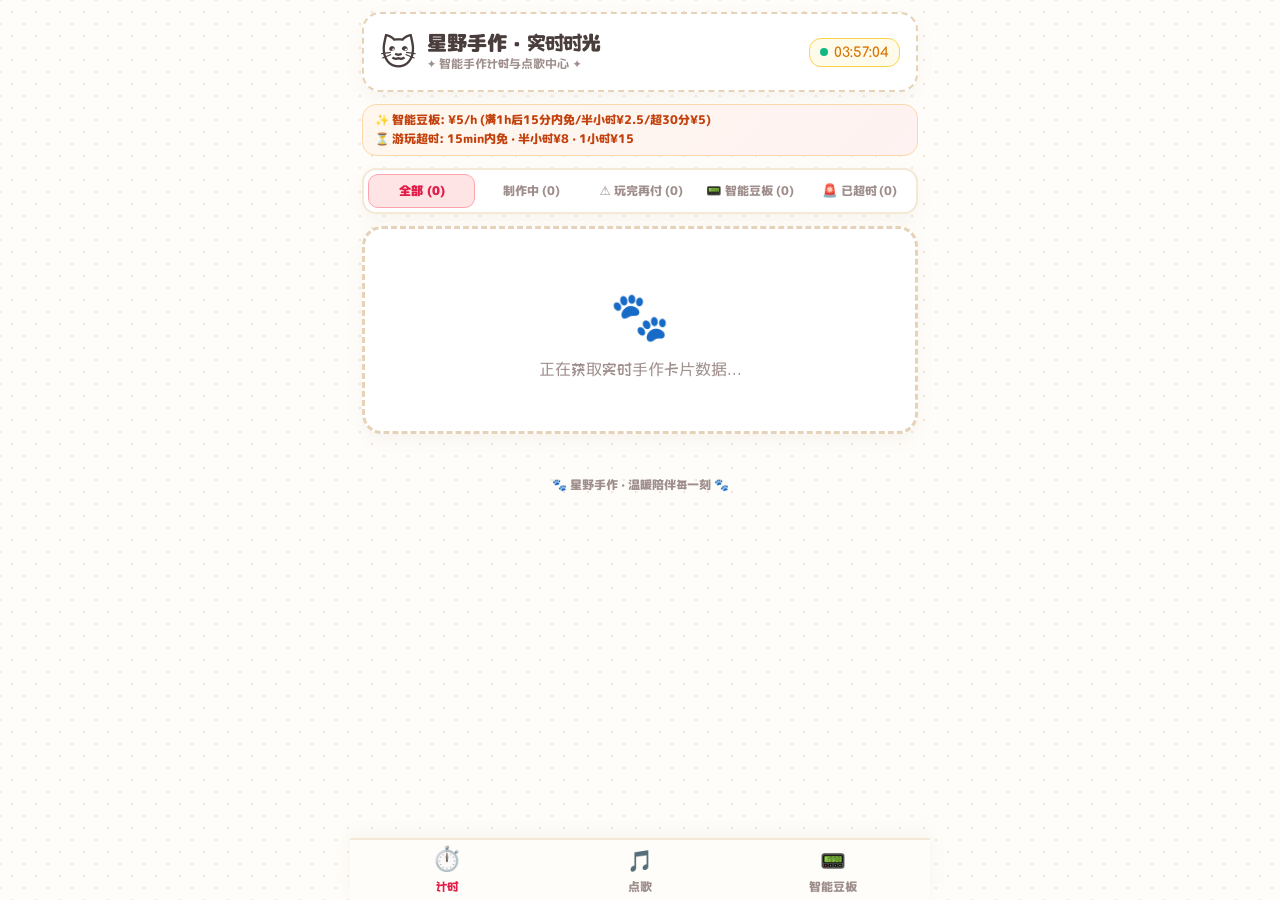
==== commit 38527f20: "fix(app/web): fix ISO timestamp parser for 1s real-time ticking with 5s server sync, restore music j" ====
--- a/docs/index.html
+++ b/docs/index.html
@@ -19,7 +19,7 @@
                 <span class="mascot-icon">🐱</span>
                 <div>
                     <h1 class="shop-name">星野手作 · 实时时光</h1>
-                    <p class="shop-slogan">✦ 智能手作计时与结算中心 ✦</p>
+                    <p class="shop-slogan">✦ 智能手作计时与点歌中心 ✦</p>
                 </div>
             </div>
             <div class="header-right">
@@ -28,32 +28,142 @@
             </div>
         </header>
 
-        <!-- Pricing Rules Bar -->
-        <div class="pricing-rules-bar">
-            <div class="rule-chip">✨ 智能豆板: ¥5/h (满1h后15分内免/半小时¥2.5/超30分¥5)</div>
-            <div class="rule-chip">⏳ 游玩超时: 15min内免 · 半小时¥8 · 1小时¥15</div>
-        </div>
+        <!-- Section 1: Timer Dashboard -->
+        <section id="sec-timer" class="tab-section">
+            <!-- Pricing Rules Bar -->
+            <div class="pricing-rules-bar">
+                <div class="rule-chip">✨ 智能豆板: ¥5/h (满1h后15分内免/半小时¥2.5/超30分¥5)</div>
+                <div class="rule-chip">⏳ 游玩超时: 15min内免 · 半小时¥8 · 1小时¥15</div>
+            </div>
 
-        <!-- Filter Tabs -->
-        <div class="tabs-pill-bar">
-            <button class="tab-pill active" data-filter="all">全部 (<span id="countAll">0</span>)</button>
-            <button class="tab-pill" data-filter="running">制作中 (<span id="countRunning">0</span>)</button>
-            <button class="tab-pill" data-filter="postpay">⚠️ 玩完再付 (<span id="countPostpay">0</span>)</button>
-            <button class="tab-pill" data-filter="douban">📟 智能豆板 (<span id="countDouban">0</span>)</button>
-            <button class="tab-pill" data-filter="expired">🚨 已超时 (<span id="countExpired">0</span>)</button>
-        </div>
+            <!-- Filter Tabs -->
+            <div class="tabs-pill-bar">
+                <button class="tab-pill active" data-filter="all">全部 (<span id="countAll">0</span>)</button>
+                <button class="tab-pill" data-filter="running">制作中 (<span id="countRunning">0</span>)</button>
+                <button class="tab-pill" data-filter="postpay">⚠️ 玩完再付 (<span id="countPostpay">0</span>)</button>
+                <button class="tab-pill" data-filter="douban">📟 智能豆板 (<span id="countDouban">0</span>)</button>
+                <button class="tab-pill" data-filter="expired">🚨 已超时 (<span id="countExpired">0</span>)</button>
+            </div>
 
-        <!-- Card Grid List -->
-        <div id="cardsGrid" class="card-grid">
-            <div class="empty-cute-box">
-                <div class="empty-mascot">🐾</div>
-                <p>正在获取实时手作卡片数据...</p>
+            <!-- Card Grid List -->
+            <div id="cardsGrid" class="card-grid">
+                <div class="empty-cute-box">
+                    <div class="empty-mascot">🐾</div>
+                    <p>正在获取实时手作卡片数据...</p>
+                </div>
             </div>
-        </div>
+        </section>
+
+        <!-- Section 2: Music Jukebox -->
+        <section id="sec-music" class="tab-section" style="display: none;">
+            <div class="music-card">
+                <div class="music-head">
+                    <div class="music-head-title">
+                        <span>🎵</span>
+                        <span>星野萌趣点歌台</span>
+                        <span>🐱</span>
+                    </div>
+                    <p class="music-head-subtitle">连接网易云曲库 · 选一首心仪的旋律陪伴手作时光</p>
+                </div>
+
+                <div id="musicToast" class="music-feedback-toast"></div>
+
+                <!-- NetEase Search Input -->
+                <div class="form-group">
+                    <label class="form-label" for="musicSearchInput">
+                        <span>🔍 网易云曲库搜索 / 歌单导入</span>
+                    </label>
+                    <div class="music-search-bar-wrap">
+                        <input type="text" id="musicSearchInput" class="music-search-input" placeholder="输入歌名/歌手，或粘贴网易云歌单链接" onkeydown="if(event.key==='Enter') searchNetEaseMusic()" />
+                        <button type="button" class="music-search-btn" onclick="searchNetEaseMusic()">🔍 搜索/导入</button>
+                    </div>
+                </div>
+
+                <!-- Preset Playlists -->
+                <div class="form-group">
+                    <label class="form-label">✨ 精选网易云歌单推荐：</label>
+                    <div class="music-playlist-pills">
+                        <span class="playlist-pill active" id="pill-3778678" onclick="loadNetEasePlaylist('3778678', this)">🔥 热歌榜</span>
+                        <span class="playlist-pill" id="pill-2829883282" onclick="loadNetEasePlaylist('2829883282', this)">☕ 治愈手作慢调</span>
+                        <span class="playlist-pill" id="pill-505964270" onclick="loadNetEasePlaylist('505964270', this)">🌻 宫崎骏原声</span>
+                        <span class="playlist-pill" id="pill-3779629" onclick="loadNetEasePlaylist('3779629', this)">🌸 经典暖心榜</span>
+                    </div>
+                </div>
+
+                <!-- Song Selection List -->
+                <div class="form-group">
+                    <label class="form-label" id="musicListLabel">📜 网易云推荐曲目 (点击即可一键点歌)：</label>
+                    <div class="music-list-wrap" id="musicSearchResultArea">
+                        <div style="text-align: center; padding: 20px; color: var(--text-sub); font-size: 0.78rem;">
+                            <span>⏳ 正在加载网易云热歌榜...</span>
+                        </div>
+                    </div>
+                </div>
+
+                <!-- Selected Song Indicator & Quick Submit -->
+                <div id="selectedSongBox" style="display: none;">
+                    <div class="selected-song-banner">
+                        <div class="selected-song-info">
+                            <div class="selected-song-title" id="dispSelectedSong">🎵 已选歌曲：--</div>
+                            <div class="selected-song-artist" id="dispSelectedArtist">🎤 歌手：--</div>
+                        </div>
+                        <button type="button" id="btnSubmitSong" class="music-submit-btn" onclick="submitSongRequest()">
+                            <span id="btnSubmitSongText">立即点歌 🐾</span>
+                        </button>
+                    </div>
+                </div>
+
+                <!-- Hidden inputs holding selected song -->
+                <input type="hidden" id="musicSongId" />
+                <input type="hidden" id="musicSongName" />
+                <input type="hidden" id="musicArtist" />
+
+                <!-- Tip Box -->
+                <div class="music-tip-box">
+                    <span>💡</span>
+                    <span>点歌须知：新点的歌曲会自动加入店内播放队列，当前歌曲播放完毕后将依次为您播放~</span>
+                </div>
+            </div>
+        </section>
+
+        <!-- Section 3: Smart Douban App -->
+        <section id="sec-led" class="tab-section" style="display: none;">
+            <div class="led-download-card">
+                <div style="font-size: 3rem; animation: cute-wobble 3s ease-in-out infinite; display: inline-block;">📟</div>
+                <h2 style="font-weight: 800; font-size: 1.15rem; color: var(--text-dark);">智能豆板 App</h2>
+                <p style="font-size: 0.8rem; color: var(--text-sub); line-height: 1.5; max-width: 280px; margin-bottom: 6px;">
+                    扫描下方二维码下载「智能豆板」App，随时随地开启你的智能设备手作之旅！
+                </p>
+                
+                <div class="led-qr-wrap">
+                    <img src="https://api.qrserver.com/v1/create-qr-code/?size=156x156&data=https%3A%2F%2Fapp.iledshow.cn%2Fappversion%2Fdownload%3Fpackage%3Dcom.led.pixdou" alt="智能豆板下载二维码" style="width: 156px; height: 156px; display: block; border-radius: 6px;" />
+                </div>
+
+                <a href="https://app.iledshow.cn/appversion/download?package=com.led.pixdou" target="_blank" class="led-download-btn">
+                    📥 直接点击下载
+                </a>
+            </div>
+        </section>
 
         <footer class="footer-stamp">
             <span>🐾 星野手作 · 温暖陪伴每一刻 🐾</span>
         </footer>
+
+        <!-- Bottom Navigation Bar -->
+        <nav class="bottom-nav">
+            <button type="button" class="nav-item active" onclick="switchTab('sec-timer', this)">
+                <span class="nav-item-icon">⏱️</span>
+                <span class="nav-item-text">计时</span>
+            </button>
+            <button type="button" class="nav-item" onclick="switchTab('sec-music', this)">
+                <span class="nav-item-icon">🎵</span>
+                <span class="nav-item-text">点歌</span>
+            </button>
+            <button type="button" class="nav-item" onclick="switchTab('sec-led', this)">
+                <span class="nav-item-icon">📟</span>
+                <span class="nav-item-text">智能豆板</span>
+            </button>
+        </nav>
     </div>
 
     <script src="app.js"></script>
--- a/docs/style.css
+++ b/docs/style.css
@@ -1,21 +1,34 @@
 :root {
-    --bg-hoshino: #0e1326;
-    --bg-card: #181e36;
-    --bg-card-hover: #212948;
+    --bg-page: #FFFDF9;
+    --bg-card: #FFFFFF;
+    --border-craft: #F4E8D6;
+    --border-dashed: #E6D2B8;
     
-    --text-gold: #fde047;
-    --text-main: #f8fafc;
-    --text-sub: #94a3b8;
+    --text-dark: #4A3E3D;
+    --text-sub: #9E8E8C;
     
-    --color-starlight: #fbbf24;
-    --color-starlight-soft: rgba(251, 191, 36, 0.15);
-    --color-mint: #34d399;
-    --color-mint-soft: rgba(52, 211, 153, 0.15);
-    --color-rose: #fb7185;
-    --color-rose-soft: rgba(251, 113, 133, 0.2);
-
-    --shadow-hoshino: 0 8px 24px rgba(15, 23, 42, 0.6);
-    --shadow-glow: 0 0 20px rgba(251, 191, 36, 0.25);
+    --color-cream-yellow: #FEF3C7;
+    --color-cream-yellow-border: #FCD34D;
+    --color-yellow-text: #D97706;
+    
+    --color-mint-soft: #D1FAE5;
+    --color-mint-border: #6EE7B7;
+    --color-mint-text: #059669;
+    
+    --color-rose-soft: #FFE4E6;
+    --color-rose-border: #FDA4AF;
+    --color-rose-text: #E11D48;
+
+    --color-blue-soft: #E0F2FE;
+    --color-blue-border: #7DD3FC;
+    --color-blue-text: #0284C7;
+    
+    --color-purple-soft: #F3E8FF;
+    --color-purple-border: #D8B4FE;
+    --color-purple-text: #7E22CE;
+
+    --shadow-kawaii: 0 6px 16px rgba(158, 142, 140, 0.08);
+    --shadow-hover: 0 10px 24px rgba(158, 142, 140, 0.15);
 }
 
 * {
@@ -26,273 +39,800 @@
 }
 
 body {
-    font-family: 'Comfortaa', 'Noto Sans SC', system-ui, -apple-system, sans-serif;
-    background-color: var(--bg-hoshino);
+    font-family: 'M PLUS Rounded 1c', 'Comfortaa', 'ZCOOL KuaiLe', system-ui, -apple-system, BlinkMacSystemFont, "PingFang SC", sans-serif;
+    background-color: var(--bg-page);
     background-image: 
-        radial-gradient(circle at 50% 0%, #1e264a 0%, var(--bg-hoshino) 70%),
-        radial-gradient(rgba(253, 224, 71, 0.15) 1px, transparent 1px);
-    background-size: 100% 100%, 24px 24px;
-    color: var(--text-main);
+        radial-gradient(#F3E5D8 1.5px, transparent 1.5px),
+        radial-gradient(#F3E5D8 1.5px, #FFFDF9 1.5px);
+    background-size: 24px 24px;
+    background-position: 0 0, 12px 12px;
+    color: var(--text-dark);
     min-height: 100vh;
     display: flex;
     justify-content: center;
 }
 
-.hoshino-app {
+.workshop-container {
     width: 100%;
-    max-width: 440px;
+    max-width: 580px;
     min-height: 100vh;
-    padding: 20px 16px;
-    display: flex;
-    flex-direction: column;
-    gap: 16px;
+    padding: 12px 12px;
+    display: flex;
+    flex-direction: column;
+    gap: 12px;
 }
 
 /* Header */
-.hoshino-header {
+.craft-header {
+    background: #FFFFFF;
+    border-radius: 18px;
+    padding: 12px 16px;
     display: flex;
     justify-content: space-between;
     align-items: center;
-    padding: 4px 0;
-}
-
-.brand-box {
+    box-shadow: var(--shadow-kawaii);
+    border: 2px dashed var(--border-dashed);
+}
+
+.header-left {
     display: flex;
     align-items: center;
     gap: 10px;
 }
 
-.star-icon {
-    font-size: 2rem;
-    filter: drop-shadow(0 0 10px var(--text-gold));
-    animation: rotate-star 8s linear infinite;
-}
-
-@keyframes rotate-star {
-    0% { transform: rotate(0deg); }
-    100% { transform: rotate(360deg); }
-}
-
-.hoshino-title {
-    font-size: 1.35rem;
-    font-weight: 900;
-    background: linear-gradient(135deg, #fef08a, #fde047, #f59e0b);
-    -webkit-background-clip: text;
-    -webkit-text-fill-color: transparent;
-    letter-spacing: 1px;
-}
-
-.hoshino-subtitle {
+.mascot-icon {
+    font-size: 2.2rem;
+    animation: cute-wobble 3s ease-in-out infinite;
+}
+
+@keyframes cute-wobble {
+    0%, 100% { transform: rotate(-4deg); }
+    50% { transform: rotate(4deg) scale(1.08); }
+}
+
+.shop-name {
+    font-size: 1.25rem;
+    font-weight: 900;
+    color: var(--text-dark);
+    line-height: 1.1;
+    font-family: 'M PLUS Rounded 1c', 'ZCOOL KuaiLe', sans-serif;
+}
+
+.shop-slogan {
     font-size: 0.72rem;
-    color: #cbd5e1;
-    letter-spacing: 0.5px;
-}
-
-.moon-badge {
+    font-weight: 700;
+    color: var(--text-sub);
+    margin-top: 3px;
+}
+
+.header-right {
     display: flex;
     align-items: center;
     gap: 6px;
-    background: var(--bg-card);
-    padding: 6px 14px;
-    border-radius: 20px;
-    font-size: 0.8rem;
-    font-weight: 700;
-    color: var(--text-gold);
-    border: 1px solid rgba(253, 224, 71, 0.3);
-    box-shadow: var(--shadow-glow);
-}
-
-.moon-twinkle {
-    font-size: 0.9rem;
-    animation: pulse-moon 2s infinite alternate;
-}
-
-@keyframes pulse-moon {
-    0% { transform: scale(0.9); opacity: 0.7; }
-    100% { transform: scale(1.15); opacity: 1; }
-}
-
-/* Summary Grid */
-.star-summary {
-    display: grid;
-    grid-template-columns: repeat(4, 1fr);
-    gap: 8px;
-}
-
-.chip {
-    background: var(--bg-card);
-    border-radius: 16px;
-    padding: 10px 4px;
-    display: flex;
-    flex-direction: column;
-    align-items: center;
-    gap: 2px;
-    border: 1px solid rgba(255, 255, 255, 0.08);
-    box-shadow: var(--shadow-hoshino);
-}
-
-.chip-emoji { font-size: 1.1rem; }
-.chip-num { font-size: 1.25rem; font-weight: 800; }
-.chip-txt { font-size: 0.68rem; color: var(--text-sub); }
-
-.chip-run { border-color: rgba(52, 211, 153, 0.3); }
-.chip-run .chip-num { color: var(--color-mint); }
-
-.chip-pause { border-color: rgba(251, 191, 36, 0.3); }
-.chip-pause .chip-num { color: var(--color-starlight); }
-
-.chip-stop { border-color: rgba(148, 163, 184, 0.2); }
-.chip-stop .chip-num { color: var(--text-sub); }
-
-.chip-expire { border-color: rgba(251, 113, 133, 0.4); }
-.chip-expire .chip-num { color: var(--color-rose); }
-
-/* Tabs Navigation */
-.hoshino-tabs {
-    display: flex;
-    background: var(--bg-card);
-    padding: 5px;
-    border-radius: 20px;
-    border: 1px solid rgba(255, 255, 255, 0.08);
+    background: #FFFBEB;
+    border: 1.5px solid #FCD34D;
+    padding: 6px 10px;
+    border-radius: 12px;
+}
+
+.live-dot {
+    width: 8px;
+    height: 8px;
+    background: #10B981;
+    border-radius: 50%;
+    animation: pulse-dot 1.5s infinite;
+}
+
+@keyframes pulse-dot {
+    0%, 100% { opacity: 1; transform: scale(1); }
+    50% { opacity: 0.4; transform: scale(1.3); }
+}
+
+.live-clock {
+    font-size: 0.85rem;
+    font-weight: 800;
+    color: #D97706;
+    font-family: 'Comfortaa', monospace;
+}
+
+/* Pricing Rules Bar */
+.pricing-rules-bar {
+    background: linear-gradient(135deg, #FFF7ED, #FEF2F2);
+    border: 1.5px solid #FED7AA;
+    border-radius: 14px;
+    padding: 8px 12px;
+    display: flex;
+    flex-direction: column;
     gap: 4px;
 }
 
-.tab-btn {
+.rule-chip {
+    font-size: 0.72rem;
+    font-weight: 800;
+    color: #C2410C;
+    line-height: 1.3;
+}
+
+/* Tabs */
+.tabs-pill-bar {
+    display: flex;
+    background: #FFFFFF;
+    padding: 4px;
+    border-radius: 14px;
+    box-shadow: var(--shadow-kawaii);
+    border: 2px solid var(--border-craft);
+    gap: 4px;
+    overflow-x: auto;
+}
+
+.tab-pill {
     flex: 1;
+    white-space: nowrap;
     background: transparent;
     border: none;
     outline: none;
     color: var(--text-sub);
-    padding: 10px 0;
-    font-size: 0.85rem;
-    font-weight: 700;
-    border-radius: 14px;
+    padding: 7px 8px;
+    font-size: 0.78rem;
+    font-weight: 800;
+    border-radius: 10px;
     cursor: pointer;
-    transition: all 0.25s ease;
-}
-
-.tab-btn.active {
-    background: linear-gradient(135deg, #fde047, #f59e0b);
-    color: #0f172a;
-    font-weight: 800;
-    box-shadow: var(--shadow-glow);
-}
-
-/* Card Stream List */
-.hoshino-card-stream {
+    transition: all 0.2s ease;
+    font-family: inherit;
+}
+
+.tab-pill.active {
+    background: #FFE4E6;
+    color: #E11D48;
+    border: 1.5px solid #FDA4AF;
+    font-weight: 900;
+}
+
+/* Cards Grid */
+.card-grid {
     display: flex;
     flex-direction: column;
     gap: 14px;
-    padding-bottom: 24px;
-}
-
-.hoshino-card-item {
-    background: var(--bg-card);
-    border-radius: 22px;
-    padding: 18px;
-    display: flex;
-    flex-direction: column;
-    gap: 12px;
-    border: 1px solid rgba(255, 255, 255, 0.08);
-    box-shadow: var(--shadow-hoshino);
+    padding-bottom: 20px;
+}
+
+.cute-card {
+    background: #FFFFFF;
+    border-radius: 20px;
+    padding: 14px 16px;
+    display: flex;
+    flex-direction: column;
+    gap: 10px;
+    box-shadow: var(--shadow-kawaii);
+    border: 2.5px solid var(--border-craft);
     transition: transform 0.2s, box-shadow 0.2s;
     position: relative;
+}
+
+.cute-card:hover {
+    transform: translateY(-2px);
+    box-shadow: var(--shadow-hover);
+}
+
+.cute-card.card-overdue {
+    border-color: var(--color-rose-border);
+    background: linear-gradient(180deg, #FFFFFF 0%, #FFF5F5 100%);
+    animation: soft-pulse 2s infinite alternate;
+}
+
+@keyframes soft-pulse {
+    0% { border-color: #FDA4AF; }
+    100% { border-color: #F43F5E; }
+}
+
+.card-top {
+    display: flex;
+    justify-content: space-between;
+    align-items: flex-start;
+}
+
+.card-title-area {
+    display: flex;
+    flex-direction: column;
+    gap: 2px;
+}
+
+.card-name {
+    font-size: 1.15rem;
+    font-weight: 900;
+    color: var(--text-dark);
+}
+
+.card-uid {
+    font-size: 0.7rem;
+    color: var(--text-sub);
+    font-family: 'Comfortaa', monospace;
+    font-weight: 700;
+}
+
+.status-badge {
+    padding: 4px 10px;
+    border-radius: 12px;
+    font-size: 0.75rem;
+    font-weight: 800;
+    border: 1.5px solid transparent;
+}
+
+.badge-mint { background: var(--color-mint-soft); border-color: var(--color-mint-border); color: var(--color-mint-text); }
+.badge-blue { background: var(--color-blue-soft); border-color: var(--color-blue-border); color: var(--color-blue-text); }
+.badge-amber { background: var(--color-cream-yellow); border-color: var(--color-cream-yellow-border); color: var(--color-yellow-text); }
+.badge-rose { background: var(--color-rose-soft); border-color: var(--color-rose-border); color: var(--color-rose-text); }
+.badge-gray { background: #F3F4F6; border-color: #E5E7EB; color: #6B7280; }
+
+/* Tag Badges Container */
+.tags-row {
+    display: flex;
+    flex-wrap: wrap;
+    gap: 6px;
+}
+
+.tag-badge {
+    font-size: 0.72rem;
+    font-weight: 800;
+    padding: 3px 8px;
+    border-radius: 8px;
+    display: inline-flex;
+    align-items: center;
+    gap: 4px;
+    border: 1px solid transparent;
+}
+
+.tag-douban-on {
+    background: #E0F2FE;
+    border-color: #38BDF8;
+    color: #0369A1;
+    font-weight: 900;
+}
+
+.tag-douban-off {
+    background: #F1F5F9;
+    border-color: #E2E8F0;
+    color: #94A3B8;
+}
+
+.tag-unpaid {
+    background: #FEF2F2;
+    border-color: #F87171;
+    color: #DC2626;
+    font-weight: 900;
+    animation: soft-glow 2s infinite alternate;
+}
+
+@keyframes soft-glow {
+    0% { box-shadow: 0 0 0 0 rgba(239, 68, 68, 0.2); }
+    100% { box-shadow: 0 0 8px 2px rgba(239, 68, 68, 0.25); }
+}
+
+.tag-paid {
+    background: #ECFDF5;
+    border-color: #6EE7B7;
+    color: #047857;
+    font-weight: 900;
+}
+
+.tag-preset {
+    background: #FEF3C7;
+    border-color: #FCD34D;
+    color: #B45309;
+    font-weight: 800;
+}
+
+/* Time Area */
+.time-display-area {
+    display: flex;
+    justify-content: space-between;
+    align-items: center;
+    background: #FDFBF7;
+    border: 1.5px solid var(--border-craft);
+    border-radius: 14px;
+    padding: 10px 14px;
+}
+
+.time-left-block {
+    display: flex;
+    flex-direction: column;
+    gap: 2px;
+}
+
+.time-label {
+    font-size: 0.72rem;
+    font-weight: 800;
+    color: var(--text-sub);
+}
+
+.time-value {
+    font-size: 1.4rem;
+    font-weight: 900;
+    font-family: 'M PLUS Rounded 1c', 'Comfortaa', sans-serif;
+    line-height: 1.1;
+}
+
+.text-mint { color: var(--color-mint-text); }
+.text-amber { color: var(--color-yellow-text); }
+.text-rose { color: var(--color-rose-text); }
+.text-blue { color: var(--color-blue-text); }
+
+.time-right-block {
+    text-align: right;
+    font-size: 0.72rem;
+    color: var(--text-sub);
+    font-weight: 700;
+    display: flex;
+    flex-direction: column;
+    gap: 2px;
+}
+
+/* Overdue alert strip */
+.overdue-strip {
+    background: #FFE4E6;
+    border: 1.5px solid #FDA4AF;
+    border-radius: 10px;
+    padding: 6px 10px;
+    color: #E11D48;
+    font-size: 0.78rem;
+    font-weight: 900;
+    display: flex;
+    align-items: center;
+    gap: 6px;
+}
+
+/* Pricing Breakdown Card */
+.pricing-breakdown-box {
+    background: #FFFDF5;
+    border: 1.5px dashed #FCD34D;
+    border-radius: 12px;
+    padding: 10px 12px;
+    display: flex;
+    flex-direction: column;
+    gap: 6px;
+}
+
+.pricing-header-row {
+    display: flex;
+    justify-content: space-between;
+    align-items: center;
+}
+
+.pricing-total-price {
+    font-size: 1.25rem;
+    font-weight: 900;
+    color: #D97706;
+}
+
+.pricing-plan-badge {
+    background: #FEF3C7;
+    border: 1px solid #FCD34D;
+    color: #92400E;
+    padding: 2px 8px;
+    border-radius: 6px;
+    font-size: 0.72rem;
+    font-weight: 800;
+}
+
+.pricing-formula {
+    font-size: 0.75rem;
+    font-weight: 800;
+    color: #78350F;
+    background: #FEF9C3;
+    padding: 4px 8px;
+    border-radius: 6px;
+    font-family: 'Comfortaa', sans-serif;
+}
+
+.pricing-items-list {
+    display: flex;
+    flex-direction: column;
+    gap: 3px;
+    padding-left: 2px;
+}
+
+.pricing-item-text {
+    font-size: 0.72rem;
+    color: #5C4B49;
+    font-weight: 700;
+}
+
+/* Empty View */
+.empty-cute-box {
+    text-align: center;
+    padding: 50px 10px;
+    background: #FFFFFF;
+    border-radius: 20px;
+    box-shadow: var(--shadow-kawaii);
+    border: 3px dashed var(--border-dashed);
+    color: var(--text-sub);
+}
+
+.empty-mascot {
+    font-size: 3rem;
+    margin-bottom: 8px;
+}
+
+/* Footer */
+.footer-stamp {
+    text-align: center;
+    font-size: 0.75rem;
+    font-weight: 800;
+    color: var(--text-sub);
+    padding: 10px 0 20px 0;
+}
+
+/* Tab Sections */
+.tab-section {
+    display: flex;
+    flex-direction: column;
+    gap: 12px;
+}
+
+/* Bottom Navigation Bar */
+.bottom-nav {
+    position: fixed;
+    bottom: 0;
+    left: 50%;
+    transform: translateX(-50%);
+    width: 100%;
+    max-width: 580px;
+    height: 62px;
+    background: rgba(255, 253, 249, 0.96);
+    backdrop-filter: blur(10px);
+    -webkit-backdrop-filter: blur(10px);
+    border-top: 2px solid var(--border-craft);
+    display: flex;
+    justify-content: space-around;
+    align-items: center;
+    z-index: 9999;
+    box-shadow: 0 -4px 16px rgba(158, 142, 140, 0.08);
+}
+
+.nav-item {
+    flex: 1;
+    height: 100%;
+    background: transparent;
+    border: none;
+    outline: none;
+    display: flex;
+    flex-direction: column;
+    justify-content: center;
+    align-items: center;
+    gap: 2px;
+    color: var(--text-sub);
+    cursor: pointer;
+    transition: all 0.2s;
+    font-family: inherit;
+}
+
+.nav-item-icon {
+    font-size: 1.3rem;
+    transition: transform 0.2s;
+}
+
+.nav-item-text {
+    font-size: 0.75rem;
+    font-weight: 800;
+}
+
+.nav-item.active {
+    color: #E11D48;
+}
+
+.nav-item.active .nav-item-icon {
+    transform: scale(1.15) translateY(-2px);
+}
+
+/* Music Jukebox Styles */
+.music-card {
+    background: #FFFFFF;
+    border-radius: 20px;
+    border: 2px solid var(--border-craft);
+    box-shadow: var(--shadow-kawaii);
+    padding: 18px 16px;
+    display: flex;
+    flex-direction: column;
+    gap: 14px;
+}
+
+.music-head {
+    text-align: center;
+    border-bottom: 1.5px dashed var(--border-dashed);
+    padding-bottom: 10px;
+}
+
+.music-head-title {
+    font-size: 1.2rem;
+    font-weight: 900;
+    color: var(--text-dark);
+    display: flex;
+    align-items: center;
+    justify-content: center;
+    gap: 6px;
+}
+
+.music-head-subtitle {
+    font-size: 0.78rem;
+    color: var(--text-sub);
+    margin-top: 3px;
+    font-weight: 700;
+}
+
+.music-feedback-toast {
+    display: none;
+    padding: 10px 14px;
+    border-radius: 12px;
+    font-size: 0.8rem;
+    font-weight: 800;
+    border: 1.5px solid transparent;
+    line-height: 1.4;
+    animation: toast-pop 0.3s ease-out;
+}
+
+@keyframes toast-pop {
+    0% { opacity: 0; transform: scale(0.95); }
+    100% { opacity: 1; transform: scale(1); }
+}
+
+.form-group {
+    display: flex;
+    flex-direction: column;
+    gap: 6px;
+}
+
+.form-label {
+    font-size: 0.8rem;
+    font-weight: 800;
+    color: var(--text-dark);
+    display: flex;
+    align-items: center;
+    gap: 4px;
+}
+
+.music-search-bar-wrap {
+    display: flex;
+    gap: 8px;
+}
+
+.music-search-input {
+    flex: 1;
+    background: #FDFBF7;
+    border: 1.5px solid var(--border-craft);
+    border-radius: 12px;
+    padding: 10px 14px;
+    font-size: 0.85rem;
+    font-family: inherit;
+    color: var(--text-dark);
+    outline: none;
+    box-sizing: border-box;
+}
+
+.music-search-input:focus {
+    border-color: #FDA4AF;
+    background: #FFFFFF;
+    box-shadow: 0 0 0 3px rgba(253, 164, 175, 0.2);
+}
+
+.music-search-btn {
+    background: #FFE4E6;
+    border: 1.5px solid #FDA4AF;
+    color: #E11D48;
+    padding: 0 16px;
+    border-radius: 12px;
+    font-size: 0.82rem;
+    font-weight: 800;
+    cursor: pointer;
+    white-space: nowrap;
+    transition: all 0.2s;
+}
+
+.music-search-btn:hover {
+    background: #FECDD3;
+    transform: translateY(-1px);
+}
+
+.music-playlist-pills {
+    display: flex;
+    flex-wrap: wrap;
+    gap: 6px;
+}
+
+.playlist-pill {
+    background: #FEF3C7;
+    border: 1px solid #FCD34D;
+    color: #92400E;
+    padding: 5px 10px;
+    border-radius: 10px;
+    font-size: 0.75rem;
+    font-weight: 800;
+    cursor: pointer;
+    transition: all 0.2s;
+}
+
+.playlist-pill.active {
+    background: #E11D48;
+    color: #FFFFFF;
+    border-color: #BE123C;
+}
+
+.music-list-wrap {
+    max-height: 280px;
+    overflow-y: auto;
+    border: 1.5px solid var(--border-craft);
+    border-radius: 14px;
+    background: #FAFAFA;
+    padding: 6px;
+}
+
+.music-item-row {
+    display: flex;
+    align-items: center;
+    justify-content: space-between;
+    padding: 8px 10px;
+    border-radius: 10px;
+    background: #FFFFFF;
+    margin-bottom: 6px;
+    border: 1px solid #F1F5F9;
+    transition: all 0.15s;
+}
+
+.music-item-row:hover {
+    background: #FFF5F5;
+    border-color: #FDA4AF;
+}
+
+.music-item-left {
+    display: flex;
+    align-items: center;
+    gap: 10px;
+    min-width: 0;
+    flex: 1;
+}
+
+.music-item-pic {
+    width: 38px;
+    height: 38px;
+    border-radius: 8px;
+    object-fit: cover;
+    background: #FFE4E6;
+    flex-shrink: 0;
+}
+
+.music-item-meta {
+    display: flex;
+    flex-direction: column;
+    min-width: 0;
+}
+
+.music-item-name {
+    font-size: 0.82rem;
+    font-weight: 800;
+    color: var(--text-dark);
+    white-space: nowrap;
     overflow: hidden;
-}
-
-.hoshino-card-item:hover {
-    transform: translateY(-2px);
-    box-shadow: 0 12px 30px rgba(0, 0, 0, 0.4);
-}
-
-.hoshino-card-item.card-expired-theme {
-    border-color: rgba(251, 113, 133, 0.5);
-    background: linear-gradient(180deg, #181e36 0%, #2e1524 100%);
-}
-
-.card-top-bar {
-    display: flex;
+    text-overflow: ellipsis;
+}
+
+.music-item-artist {
+    font-size: 0.7rem;
+    color: var(--text-sub);
+    white-space: nowrap;
+    overflow: hidden;
+    text-overflow: ellipsis;
+}
+
+.music-pick-btn {
+    background: #FFE4E6;
+    border: 1px solid #FDA4AF;
+    color: #E11D48;
+    padding: 5px 12px;
+    border-radius: 8px;
+    font-size: 0.75rem;
+    font-weight: 800;
+    cursor: pointer;
+    white-space: nowrap;
+    transition: all 0.2s;
+}
+
+.music-pick-btn:hover {
+    background: #E11D48;
+    color: #FFFFFF;
+}
+
+.selected-song-banner {
+    display: flex;
+    align-items: center;
     justify-content: space-between;
-    align-items: center;
-}
-
-.card-title-text {
-    font-size: 1.15rem;
+    background: #ECFDF5;
+    border: 1.5px solid #86EFAC;
+    border-radius: 12px;
+    padding: 10px 14px;
+}
+
+.selected-song-title {
+    font-size: 0.85rem;
+    font-weight: 900;
+    color: #166534;
+}
+
+.selected-song-artist {
+    font-size: 0.72rem;
+    color: #15803D;
+    margin-top: 2px;
+}
+
+.music-submit-btn {
+    background: #10B981;
+    border: none;
+    color: #FFFFFF;
+    padding: 8px 16px;
+    border-radius: 10px;
+    font-size: 0.82rem;
+    font-weight: 900;
+    cursor: pointer;
+    transition: all 0.2s;
+}
+
+.music-submit-btn:hover {
+    background: #059669;
+}
+
+.music-tip-box {
+    display: flex;
+    gap: 6px;
+    background: #FEF3C7;
+    border: 1px solid #FCD34D;
+    border-radius: 10px;
+    padding: 8px 12px;
+    font-size: 0.72rem;
     font-weight: 700;
-    color: var(--text-main);
-}
-
-.card-uid-sub {
-    font-size: 0.72rem;
-    font-family: monospace;
-    color: var(--text-sub);
-    background: rgba(0, 0, 0, 0.3);
-    padding: 2px 8px;
-    border-radius: 8px;
-    display: inline-block;
-    margin-top: 3px;
-}
-
-.pill-badge {
-    padding: 6px 12px;
+    color: #92400E;
+    line-height: 1.4;
+}
+
+/* LED Smart Douban Styles */
+.led-download-card {
+    text-align: center;
+    padding: 36px 20px;
+    background: #FFFFFF;
     border-radius: 20px;
-    font-size: 0.78rem;
-    font-weight: 700;
-}
-
-.badge-mint { background: var(--color-mint-soft); color: var(--color-mint); }
-.badge-yellow { background: var(--color-starlight-soft); color: var(--text-gold); }
-.badge-gray { background: rgba(148, 163, 184, 0.15); color: var(--text-sub); }
-.badge-rose { background: var(--color-rose-soft); color: var(--color-rose); }
-
-.timer-box {
-    text-align: center;
-    padding: 4px 0;
-}
-
-.hoshino-time-val {
-    font-size: 2.4rem;
-    font-weight: 800;
-    font-family: monospace;
-    letter-spacing: 1px;
-    color: var(--text-main);
-}
-
-.hoshino-time-val.text-mint { color: var(--color-mint); }
-.hoshino-time-val.text-gold { color: var(--text-gold); }
-.hoshino-time-val.text-rose { color: var(--color-rose); }
-
-.overdue-alert {
-    color: var(--color-rose);
-    font-weight: 700;
+    border: 2.5px dashed var(--border-dashed);
+    display: flex;
+    flex-direction: column;
+    align-items: center;
+    gap: 16px;
+    box-shadow: var(--shadow-kawaii);
+}
+
+.led-qr-wrap {
+    background: #FFFFFF;
+    padding: 12px;
+    border-radius: 16px;
+    border: 2px solid var(--border-craft);
+    box-shadow: var(--shadow-kawaii);
+    width: 180px;
+    height: 180px;
+    display: flex;
+    justify-content: center;
+    align-items: center;
+}
+
+.led-download-btn {
+    text-decoration: none;
+    background: #FFE4E6;
+    border: 2px solid #FDA4AF;
+    color: #E11D48;
+    padding: 10px 24px;
+    border-radius: 14px;
     font-size: 0.9rem;
-    margin-top: 4px;
-}
-
-.hoshino-progress-bar {
-    height: 8px;
-    background: rgba(0, 0, 0, 0.3);
-    border-radius: 10px;
-    overflow: hidden;
-}
-
-.hoshino-progress-fill {
-    height: 100%;
-    background: linear-gradient(90deg, #f59e0b, #34d399);
-    border-radius: 10px;
-    transition: width 0.5s ease-out;
-}
-
-.empty-view {
-    text-align: center;
-    padding: 50px 20px;
-    background: var(--bg-card);
-    border-radius: 24px;
-    border: 1px dashed rgba(255, 255, 255, 0.1);
-    color: var(--text-sub);
-}
-
-.empty-emoji {
-    font-size: 3rem;
-    margin-bottom: 10px;
-}
+    font-weight: 800;
+    box-shadow: var(--shadow-kawaii);
+    transition: transform 0.2s;
+}
+
+.led-download-btn:hover {
+    transform: scale(1.05);
+    background: #E11D48;
+    color: #FFFFFF;
+}
